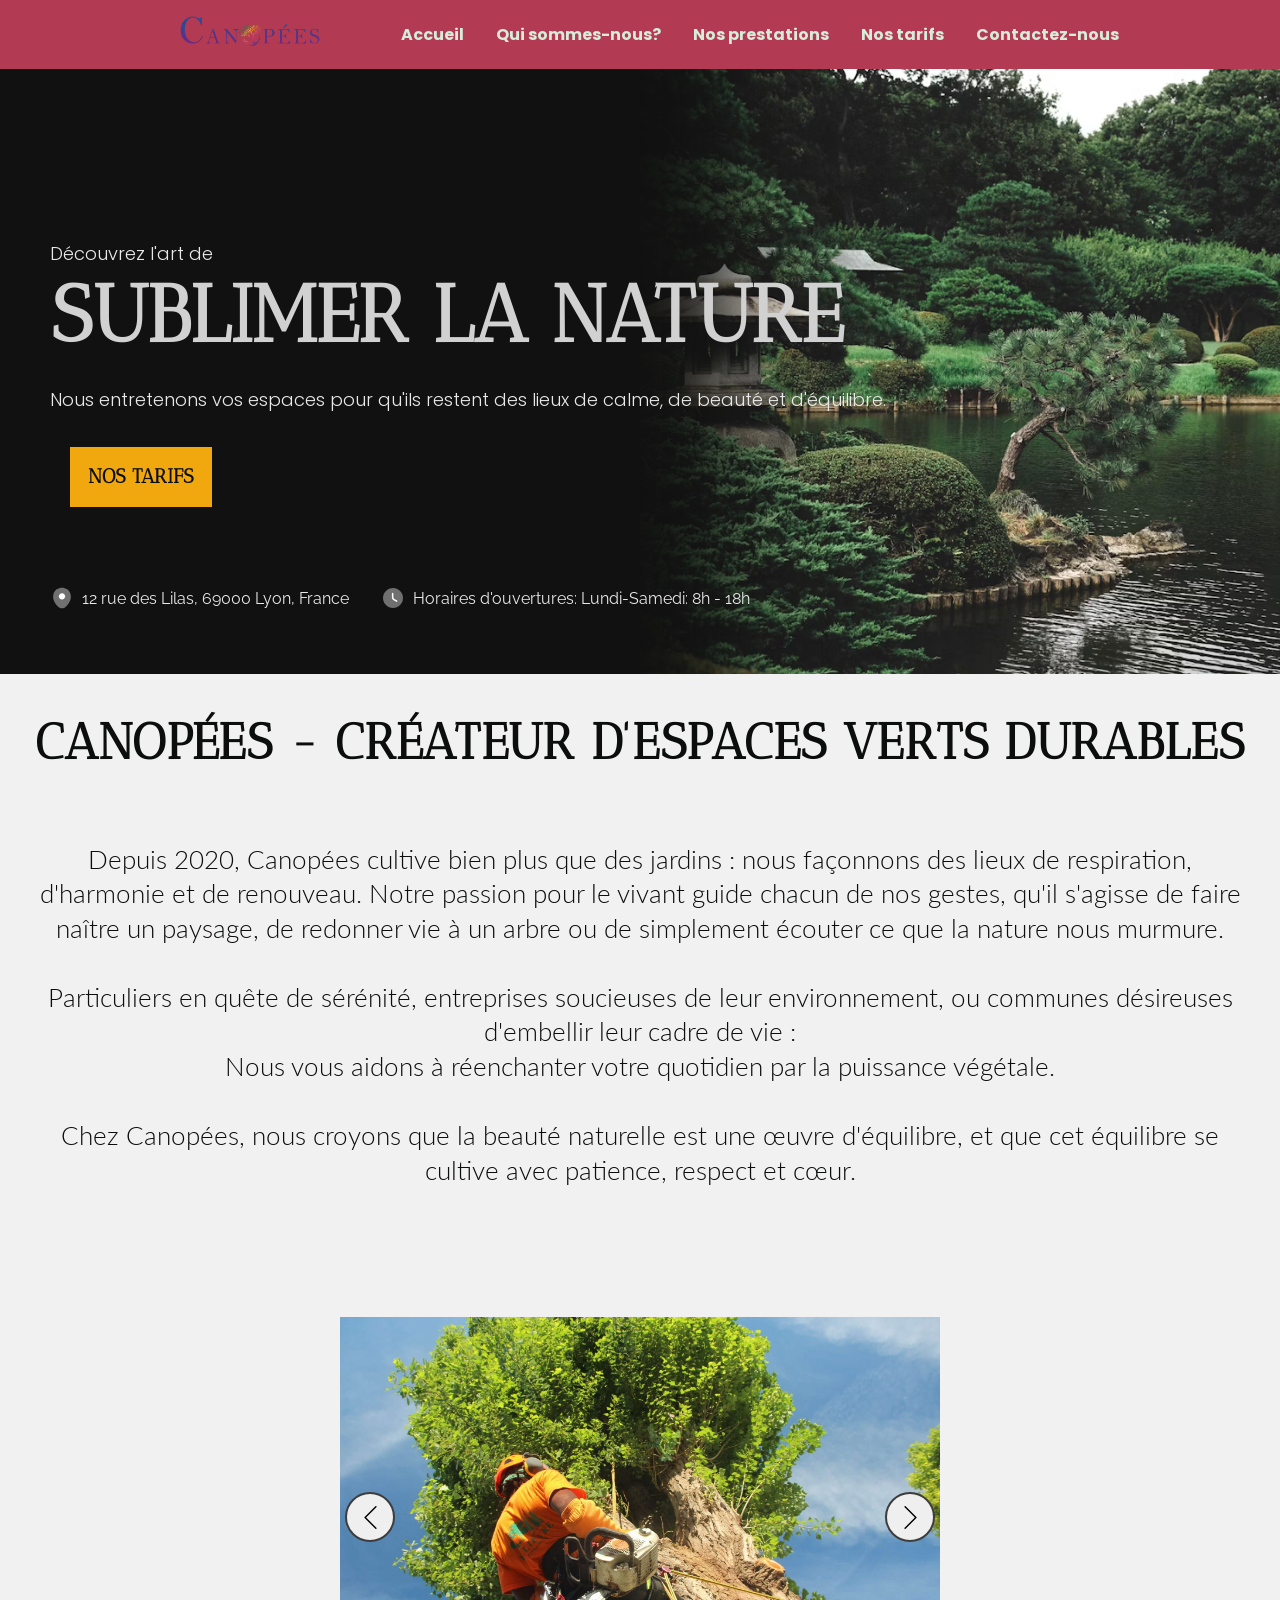
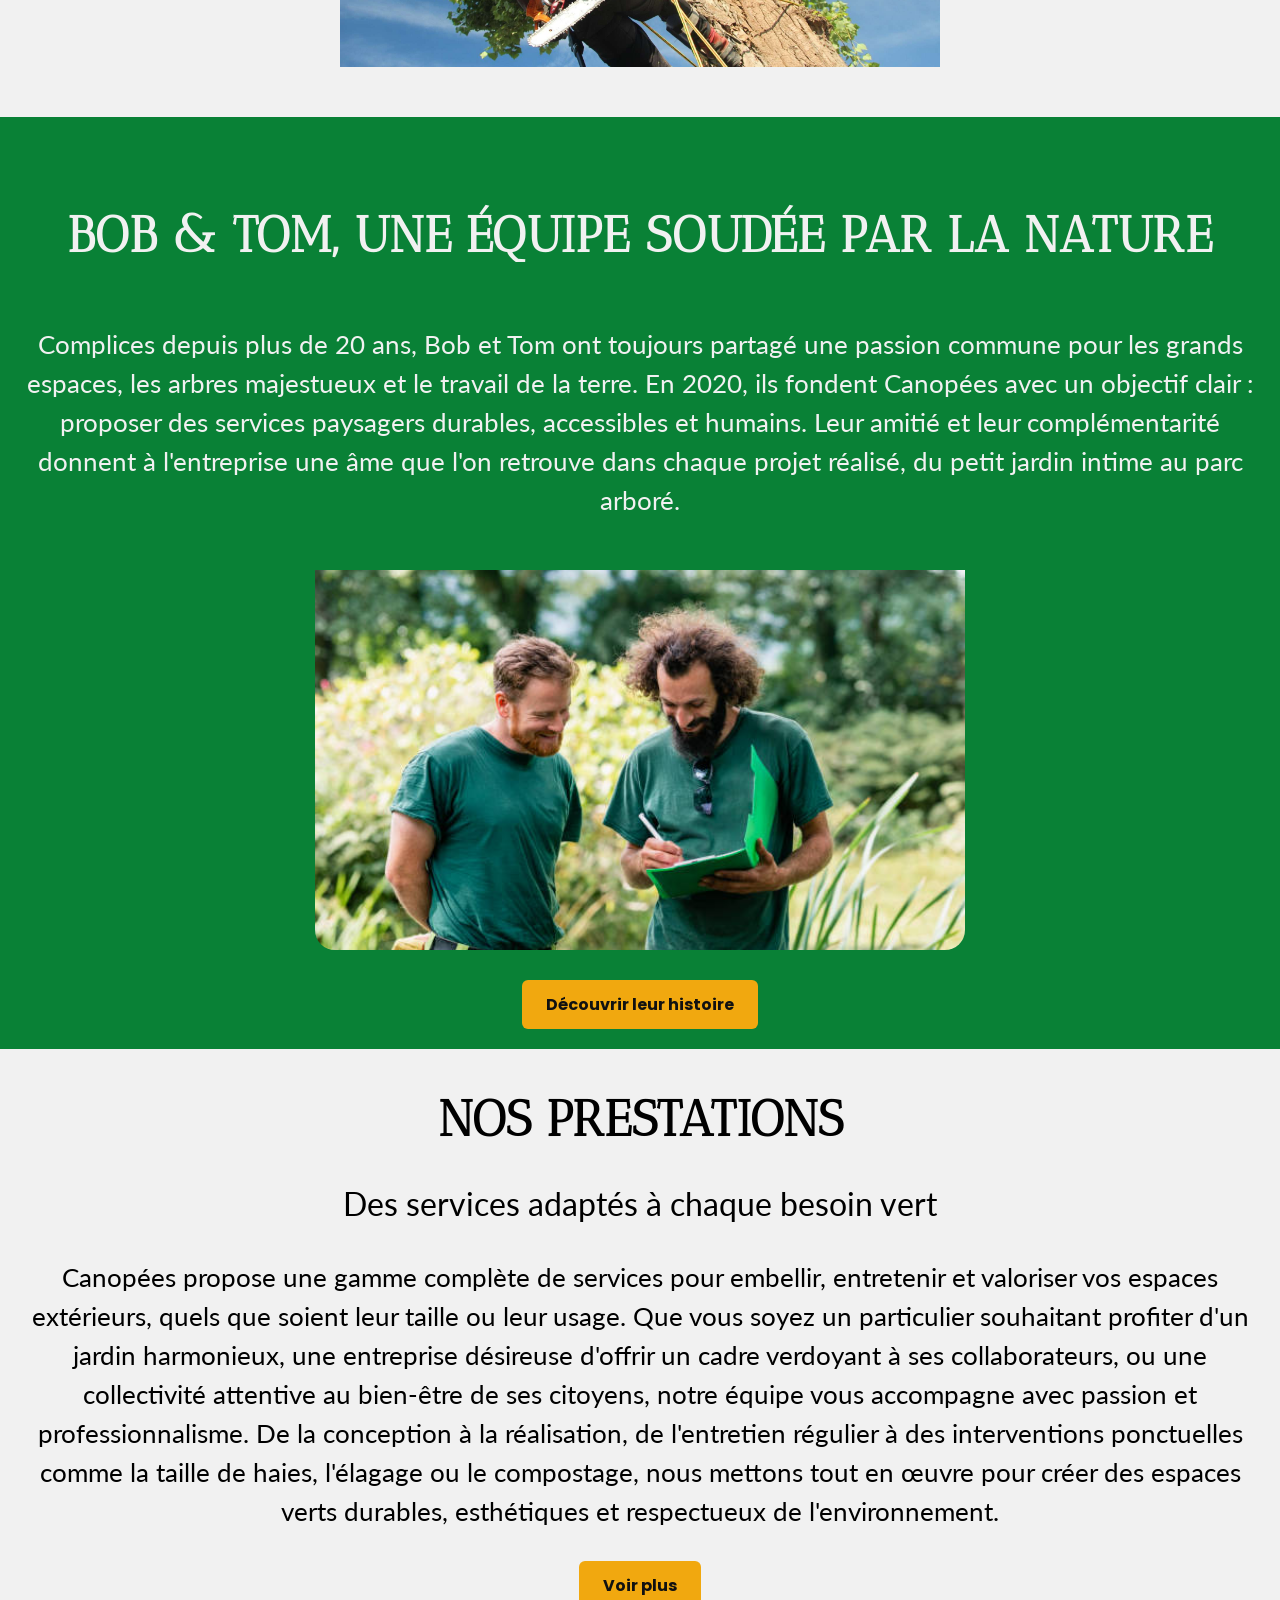
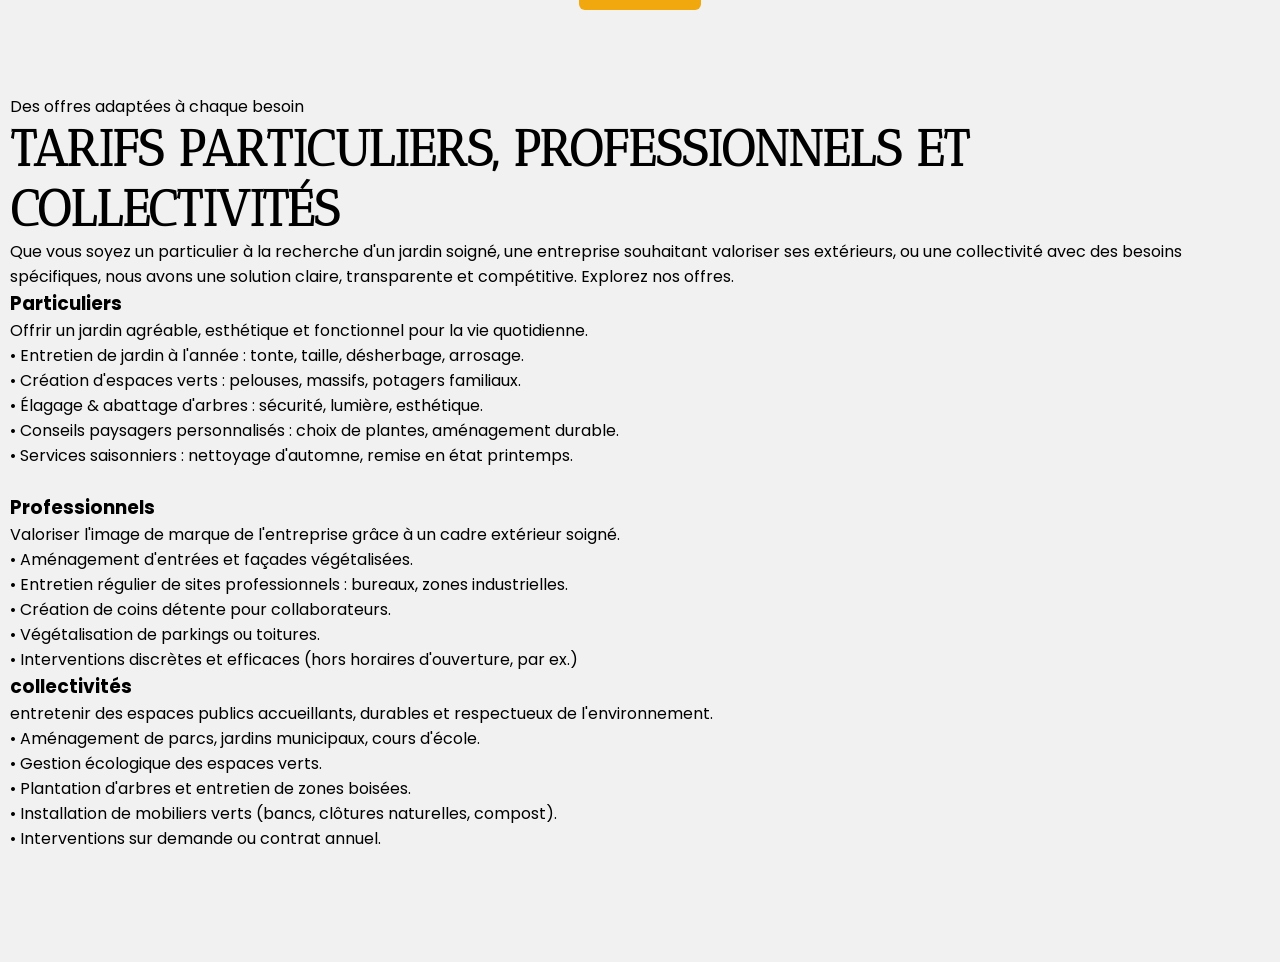
==== index.html @ eee66893 "better avandcement" ====
<!DOCTYPE html>
<html lang="en">
  <head>
    <meta charset="UTF-8" />
    <meta name="viewport" content="width=device-width, initial-scale=1.0" />
    <title>Canopées</title>
    <meta
      name="description"
      content="Nous sommes ici pour préserver la nature tout en la rendant encore plus jolie à la regarder."
    />
    <link rel="stylesheet" href="styles/index.css" />
    <link
      href="https://fonts.googleapis.com/css2?family=Poppins:wght@300;400;600&display=swap"
      rel="stylesheet"
    />
    <link rel="preconnect" href="https://fonts.googleapis.com" />
    <link rel="preconnect" href="https://fonts.gstatic.com" crossorigin />
    <link
      href="https://fonts.googleapis.com/css2?family=Antic+Didone&family=Lato:wght@100;300;400;700;900&family=Raleway:wght@100;200;300;400;500;600;700;800;900&display=swap"
      rel="stylesheet"
    />
  </head>
  <body>
    <header class="home-header">
      <nav class="header-nav">
        <div class="nav__container">
          <div class="nav__logo">
            <a href="./index.html">
              <button class="nav__button-logo">
                <img
                  src="assets/img/logo-canopees-removebg-preview.png"
                  alt="logo entreprise Canopées"
                  width="140"
                  height="30"
                />
              </button>
            </a>
          </div>

          <button class="nav__toggle-button">
            <img
              src="assets/logos/hamburger.svg"
              class="nav__toggle-button"
              width="30"
              height="30"
            />
          </button>

          <ul class="nav__list">
            <li><a href="./index.html" class="nav__link">Accueil</a></li>
            <li>
              <a href="./AboutUs.html" class="nav__link">Qui sommes-nous?</a>
            </li>
            <li>
              <a href="./prestation.html" class="nav__link">Nos prestations</a>
            </li>
            <li><a href="./tarifs.html" class="nav__link">Nos tarifs</a></li>
            <li>
              <a href="./contact.html" class="nav__link">Contactez-nous</a>
            </li>
          </ul>
        </div>
      </nav>

      <div class="header-faded"></div>
      <img
        src="assets/img/jardin sombre.avif"
        alt="jardin"
        class="header-jardin"
      />
      <div class="header-container">
        <p class="header-surtitle">Découvrez l'art de</p>
        <h1 class="header-title">SUBLIMER LA NATURE</h1>
        <p class="header-subtitle">
          Nous entretenons vos espaces pour qu'ils restent des lieux de calme,
          de beauté et d'équilibre.
        </p>
        <a href="./tarifs.html" class="header-button"
          ><span>NOS TARIFS</span></a
        >

        <div class="header-info">
          <p class="header-info-p">
            <img
              src="assets/logos/location.svg"
              class="header-info-icon"
              width="24"
              height="24"
            />
            <span class="header-info-text"
              >12 rue des Lilas, 69000 Lyon, France</span
            >
          </p>
          <p class="header-info-p">
            <img
              src="assets/logos/clock.svg"
              class="header-info-icon"
              width="24"
              height="24"
            />
            <span class="header-info-text"
              >Horaires d'ouvertures: Lundi-Samedi: 8h - 18h</span
            >
          </p>
        </div>
      </div>
    </header>

    <main>
      <div class="main-container">
        <h2 class="main-title">Canopées - Créateur d'espaces verts durables</h2>
        <p class="main-p">
          Depuis 2020, Canopées cultive bien plus que des jardins : nous
          façonnons des lieux de respiration, d'harmonie et de renouveau. Notre
          passion pour le vivant guide chacun de nos gestes, qu'il s'agisse de
          faire naître un paysage, de redonner vie à un arbre ou de simplement
          écouter ce que la nature nous murmure. <br /><br />
          Particuliers en quête de sérénité, entreprises soucieuses de leur
          environnement, ou communes désireuses d'embellir leur cadre de vie :
          <br />
          Nous vous aidons à réenchanter votre quotidien par la puissance
          végétale. <br /><br />
          Chez Canopées, nous croyons que la beauté naturelle est une œuvre
          d'équilibre, et que cet équilibre se cultive avec patience, respect et
          cœur.
        </p>
      </div>

      <div class="main-slider">
        <img
          src="./assets/img/elagage d'arbre.png"
          alt="elagage d'arbre"
          class="slide-img"
          width="600"
          height="450"
        />
        <img
          src="./assets/img/Bob grimpe elagage.jpg"
          alt="Bob grimpe elagage"
          class="slide-img active"
          width="600"
          height="450"
        />
        <img
          src="./assets/img/taillage de haies circulaire.jpg"
          alt="taillage de haies circulaire"
          class="slide-img"
          width="600"
          height="450"
        />
        <img
          src="./assets/img/taillage de haies.jpg"
          alt="taillage de haies"
          class="slide-img"
          width="600"
          height="450"
        />

        <button data-action="-1" class="control-btn previous-btn">
          <img src="./assets/logos/left-arrow.svg" alt="left arrow" />
        </button>
        <button data-action="1" class="control-btn next-btn">
          <img src="./assets/logos/right-arrow.svg" alt="right arrow" />
        </button>
      </div>

      <div class="main-about-us">
        <h2 class="main-title-about-us">
          Bob & Tom, une équipe soudée par la nature
        </h2>
        <p class="main-text-about-us">
          Complices depuis plus de 20 ans, Bob et Tom ont toujours partagé une
          passion commune pour les grands espaces, les arbres majestueux et le
          travail de la terre. En 2020, ils fondent Canopées avec un objectif
          clair : proposer des services paysagers durables, accessibles et
          humains. Leur amitié et leur complémentarité donnent à l'entreprise
          une âme que l'on retrouve dans chaque projet réalisé, du petit jardin
          intime au parc arboré.
        </p>
        <img
          src="assets/img/Bob & Tom.jpg"
          alt="Bob & Tom"
          class="img-bobtom"
          width="650"
          height="430"
        />
        <div class="btn-wrapper">
          <a href="./AboutUs.html" class="btn-about-us"
            >Découvrir leur histoire</a
          >
        </div>
      </div>

      <section>
        <div class="main-presta">
          <h2 class="presta-title">Nos prestations</h2>
          <p class="presta-text">Des services adaptés à chaque besoin vert</p>
          <p class="presta-p">
            Canopées propose une gamme complète de services pour embellir,
            entretenir et valoriser vos espaces extérieurs, quels que soient
            leur taille ou leur usage. Que vous soyez un particulier souhaitant
            profiter d'un jardin harmonieux, une entreprise désireuse d'offrir
            un cadre verdoyant à ses collaborateurs, ou une collectivité
            attentive au bien-être de ses citoyens, notre équipe vous accompagne
            avec passion et professionnalisme. De la conception à la
            réalisation, de l'entretien régulier à des interventions ponctuelles
            comme la taille de haies, l'élagage ou le compostage, nous mettons
            tout en œuvre pour créer des espaces verts durables, esthétiques et
            respectueux de l'environnement.
          </p>
          <div class="presta-btn-wrapper">
            <a href="./prestation.html" class="presta-btn">Voir plus</a>
          </div>
        </div>
      </section>

      <section class="pricing" id="tarifs">
        <p class="pricing-surtitle">Des offres adaptées à chaque besoin</p>
        <h2 class="pricing-title">Tarifs particuliers, professionnels et collectivités</h2>
        <p class="pricing-subtitle">Que vous soyez un particulier à la recherche d'un jardin soigné, une entreprise souhaitant valoriser ses extérieurs, ou une collectivité avec des besoins spécifiques, nous avons une solution claire, transparente et compétitive. Explorez nos offres.

          <div class="pricing-card">

            <div class="card-c1">
              <h3>
                <span class="plan-name">Particuliers</span>
              </h3>
              <p class="card-subtitle">Offrir un jardin agréable, esthétique et fonctionnel pour la vie quotidienne.</p>
              <ul>
                <li>• Entretien de jardin à l'année : tonte, taille, désherbage, arrosage.</li>
                <li>• Création d'espaces verts : pelouses, massifs, potagers familiaux.</li>
                <li>• Élagage & abattage d'arbres : sécurité, lumière, esthétique.</li>
                <li>• Conseils paysagers personnalisés : choix de plantes, aménagement durable.</li>
                <li>• Services saisonniers : nettoyage d'automne, remise en état printemps.</li>
              </ul>
              <a href="tarifs.html#particulilers"></a>
            </div>

            <div class="card-c2">
              <h3>
                <span class="plan-name">Professionnels</span>
              </h3>
              <p class="card-subtitle">Valoriser l'image de marque de l'entreprise grâce à un cadre extérieur soigné.</p>
              <ul>
                <li>• Aménagement d'entrées et façades végétalisées.</li>
                <li>• Entretien régulier de sites professionnels : bureaux, zones industrielles.</li>
                <li>• Création de coins détente pour collaborateurs.</li>
                <li>• Végétalisation de parkings ou toitures.</li>
                <li>• Interventions discrètes et efficaces (hors horaires d'ouverture, par ex.)</li>
              </ul>
            </div>

            <div class="card-c3">
              <h3>
                <span class="plan-name">collectivités</span>
              </h3>
              <p class="card-subtitle">entretenir des espaces publics accueillants, durables et respectueux de l'environnement.</p>
              <ul>
                <li>• Aménagement de parcs, jardins municipaux, cours d'école.</li>
                <li>• Gestion écologique des espaces verts.</li>
                <li>• Plantation d'arbres et entretien de zones boisées.</li>
                <li>• Installation de mobiliers verts (bancs, clôtures naturelles, compost).</li>
                <li>• Interventions sur demande ou contrat annuel.</li>
              </ul>
            </div>

          </div>
      </section>
    </main>

    <footer>
      <div></div>
    </footer>

    <script src="js/script.js"></script>
    <script src="js/slider.js"></script>
  </body>
</html>
---- styles/index.css ----
:root {
    --orange: #F1A80F;
    --dark-black: #0c0e0d;
}

*, ::before, ::after {
  box-sizing: border-box;
  margin: 0;
  padding: 0;
}

body{
    background-color: #f1f1f1;
    font-family: 'Poppins', sans-serif;
}
h2 {
    font-family: "Antic Didone";
    font-size: 50px;
    text-transform: uppercase;
}

/* Navigation */

.header-nav {
    position: fixed;
    /* top: 21px; */
    top: 0;
    align-items: center;
    width: 100%;
}

.nav__container {
    display: flex;
    justify-content: space-between;
    padding: 1rem 2rem;
    align-items: center;
    background-color: #B23B53;
    justify-content: center;
}

.nav__link {
    text-decoration: none;
    font-size: 16px;
    font-family: "Poppins", sans-serif;
    color: #D5EDDA;
    font-weight: bold;
    margin-inline: 16px;
}
.nav__link:hover {
    color: #05421d;
    text-decoration: underline;
    text-underline-offset: 3px;
}

.nav__list {
    flex-shrink: 0;
    list-style: none;
    display: flex;
    list-style-type: none;
    margin-left: 15px;
    margin-right: 15px;
}

.nav__button-logo {
    cursor: pointer;
    border: none;
    background-color: transparent;
    /* padding-top: 2px; */
    inline-size: 100%;
    margin-right: 100px;
    height: auto;
}

.nav__toggle-button {
    display: none;
}

@media (max-width: 1130px) {
    a {
        margin-inline: 8px;
    }
}
@media (max-width: 920px) {
    .header-nav {
        top: 0;
    }
    .header-nav--active {
        background-color: #B23B53;
    }
    .header-nav--active .header-nav--active {
        display: flex;
    }
    .nav__container {
        flex-wrap: wrap;
        justify-content: space-between;
    }
    .nav__button-logo {
        inline-size: auto;
        margin-inline-end: auto;
        margin-left: 10px;
    }
    .nav__toggle-button {
        display: inline-flex;
        background-color: transparent;
        border: none;
        cursor: pointer;
        margin-right: 10px;
    }
    .nav__link{
        display: inline-block;
        padding-block: 16px;
    }
    .header-nav--active .nav__list {
        display: flex;
        flex-direction: column;
        inline-size: 100%;
        margin-block: 20px;
    }
    .nav__list {
        display: none;
    }
}

/* Header */

.home-header {
    block-size: 674px;
    background-color: #111;
    position: relative;
    z-index: 1;
    overflow: hidden;
    width: 100%;
}

.header-faded {
    position: absolute;
    z-index: -1;
    left: 0;
    top: 0;
    inline-size: 50%;
    block-size: 100%;
    background-color: #111;
    box-shadow: 0 0 100px 100px #111;
}

.header-jardin {
    position: absolute;
    z-index: -2;
    right: 0;
    top: 0;
    inline-size: 50%;
    block-size: 100%;
    object-fit: cover;
}

.header-container {
    block-size: 100%;
    display: flex;
    flex-direction: column;
    padding-left: 20px;
    padding-block-start: 240px;
    color: #e9e9e9;
    margin-left: 30px;
}

.header-surtitle {
    font-size: 18px;
    color: #e9e9e9;
    font-weight: 300;
}

.header-title {
    font-family: "Antic Didone";
    color: #d1d1d1;
    font-size: 80px;
    margin-block-end: 24px;
}

.header-subtitle {
    font-size: 18px;
    font-weight: 300;
    margin-block-end: 14px;
}

.header-button {
    font-family: "Antic Didone";
    font-size: 18px;
    color: var(--dark-black);
    background-color: black;
    /* padding-inline: 9px;
    padding-block: 9px; */
    line-height: 133.33%;
    cursor: pointer;
    font-weight: bold;
    text-decoration: none;
    text-align: center;
    display: inline-block;
    /* min-inline-size: 236px; */
    align-self: flex-start;
    margin: 20px;
    border-radius: 3px;
}
.header-button span {
    display: inline-block;
    background: #F1A80F;
    padding: 18px;
    font-size: 20px;
    font-weight: 600;
    transition: 
    transform 0.15s ease-out,
    background-color 0.15s ease-out;
}
.header-button:hover span {
    transform: translate(6px, -6px);
    background: #098136;
}

.header-info {
    margin-block-start: auto;
    display: flex;
    gap: 32px;
    margin-block-end: 64px;
}

.header-info-p {
    display: inline-flex;
    align-items: center;
    font-family: "Raleway";
}

.header-info-icon {
    inline-size: 24px;
    margin-inline-end: 8px;
}

@media (max-width: 1130px) {
    .header-faded {
        inline-size: 40%;
    }
    .header-jardin {
        inline-size: 60%;
        filter: blur(2px);
    }
}

@media (max-width: 770px) {
    .header-container {
        block-size: 568px;
    }
    .header-faded {
        background-color: rgba(var(--dark-black), 0.6);
    }
    .header-faded, .header-jardin {
        inline-size: 100%;
    }
    .header-jardin {
        filter: blur(10px);
    }
    .header-surtitle {
        font-size: 16px;
    }
    .header-title {
        margin-block-end: 27px;
        font-size: 50px;
    }
    .header-subtitle {
        font-size: 16px;
        margin-block-start: 26px;
    }
    .header-button {
        font-size: 16px;
        margin-block-end: 10px;
    }
    .header-info {
        flex-direction: column;
        gap: 16px;
        margin-top: 40px;
    }
}

@media (max-width: 500px) {
    .header-button {
        inline-size: 90%;
    }
}

@media (max-width: 420px) {
    .header-container {
        padding-block-start: 113px;
    }
}

/* Main */

.main-container {
    color: var(--dark-black);
    font-size: 26px;
    font-weight: 300;
}

.main-title {
    padding-top: 30px;
    text-transform: uppercase;
    text-align: center;
    font-size: 50px;
    font-family: "Antic Didone";
    letter-spacing: 0.72px;
    color: var(--dark-black);
    line-height: 155.55%;
}

.main-p {
    margin-top: 30px;
    font-size: 26px;
    color: var(--dark-black);
    font-family: "Lato";
    line-height: 133.33%;
    padding: 30px;
    text-align: center;
}

@media (max-width: 1130px) {
    .main-title {
        font-size: 32px;
        margin-top: 30px;
    }
    .main-p {
        font-size: 20px;
        padding: 30px;
        text-align: start;
    }
}

@media (max-width: 500px) {
    .main-title {
        font-size: 32px;
        margin-top: 30px;
    }
    .main-p {
        font-size: 16px;
        padding: 30px;
    }
}

/* Slider */

.main-slider {
    max-width: 600px;
    height: 400px;
    margin: 100px auto 0;
    position: relative;
}
.slide-img {
    position: absolute;
    width: 100%;
    height: 100%;
    object-fit: cover;
    opacity: 0;
    transition: opacity 0.4s ease-out;
    padding-block-end: 50px;
}
.slide-img.active {
    opacity: 1;
}
.control-btn {
    position: absolute;
    width: 50px;
    height: 50px;
    display: flex;
    align-items: center;
    justify-content: center;
    border: 2px solid #3d3d3d;
    border-radius: 999px;
    cursor: pointer;
}
.control-btn img {
    width: 50%;
    pointer-events: none;
}

.previous-btn, .next-btn {
    top: 50%;
    transform: translateY(-50%);
}
.previous-btn {
    left: 5px;
}
.next-btn {
    right: 5px;
}

/* About us section */

.main-about-us {
    padding-block-start: 50px;
    background-color: #098136;
}
.main-title-about-us {
    padding-top: 30px;
    text-transform: uppercase;
    text-align: center;
    font-size: 50px;
    font-family: "Antic Didone";
    letter-spacing: 0.72px;
    color: #f1f1f1;
    line-height: 155.55%;
}
.main-text-about-us {
    padding-top: 50px;
    font-size: 26px;
    line-height: 1.5;
    color: #f1f1f1;
    font-family: "Lato";
    margin-left: 15px;
    margin-right: 15px;
    text-align: center;
}
.img-bobtom {
    padding-top: 50px;
    display: block;
    margin: 0 auto;
    object-fit: cover;
    border-radius: 20px;
}
.btn-wrapper {
    display: flex;
    justify-content: center;
    align-items: center;
}
.btn-about-us {
    display: inline-block;
    margin-bottom: 20px;
    margin-top: 30px;
    padding: 12px 24px;
    background-color: #F1A80F;
    color: #111;
    text-decoration: none;
    font-weight: bold;
    border-radius: 6px;
    transition: background-color 0.3s ease;
}
.btn-about-us:hover {
    background-color: #fcce04;
}

@media (max-width: 1130px) {
    .main-title-about-us {
        font-size: 32px;
    }
    .main-text-about-us {
        font-size: 20px;
        text-align: start;
    }
}

/* Prestation section */

.main-presta {
    padding: 20px;
    margin-top: 20px;
}
.presta-title {
    margin-bottom: 20px;
    text-align: center;
}
.presta-text {
    font-size: 32px;
    font-family: "Lato", sans-serif;
    margin-bottom: 35px;
    margin-top: 35px;
    text-align: center;
}
.presta-p {
    line-height: 1.5;
    font-family: "Lato";
    font-size: 26px;
    text-align: center;
}
.presta-btn {
    display: inline-block;
    margin-top: 30px;
    margin-bottom: 20px;
    padding: 12px 24px;
    text-decoration: none;
    background-color: #F1A80F;
    color: #111;
    font-weight: bold;
    border-radius: 6px;
    transition: background-color 0.3s ease;
}
.presta-btn:hover {
    background-color: #fcce04;
}
.presta-btn-wrapper {
    display: flex;
    align-items: center;
    justify-content: center;
}

@media (max-width: 1130px) {
    .presta-title {
        font-size: 32px;
    }
    .presta-text {
        font-size: 24px;
    }
    .presta-p {
        font-size: 20px;
        text-align: start;
    }
}

/* Pricing section */

.pricing {
    padding: 44px 10px 136px;
}
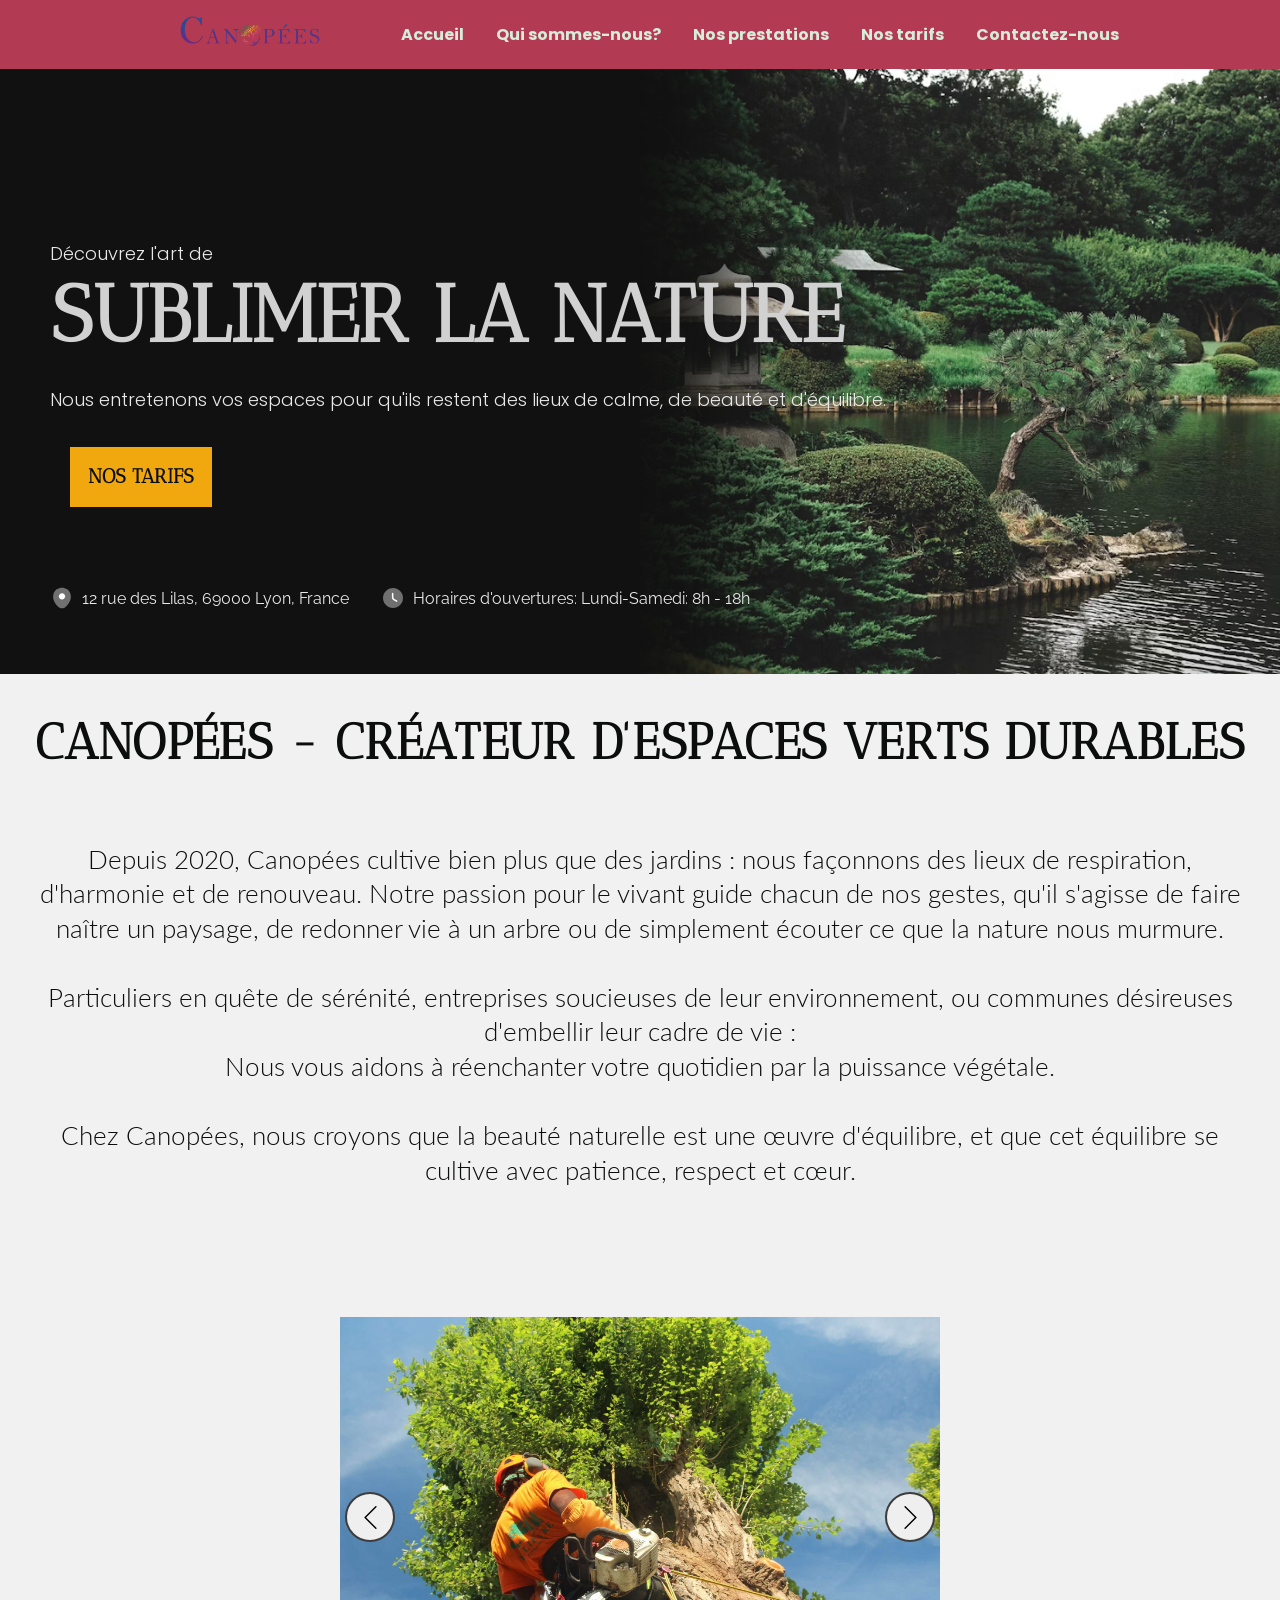
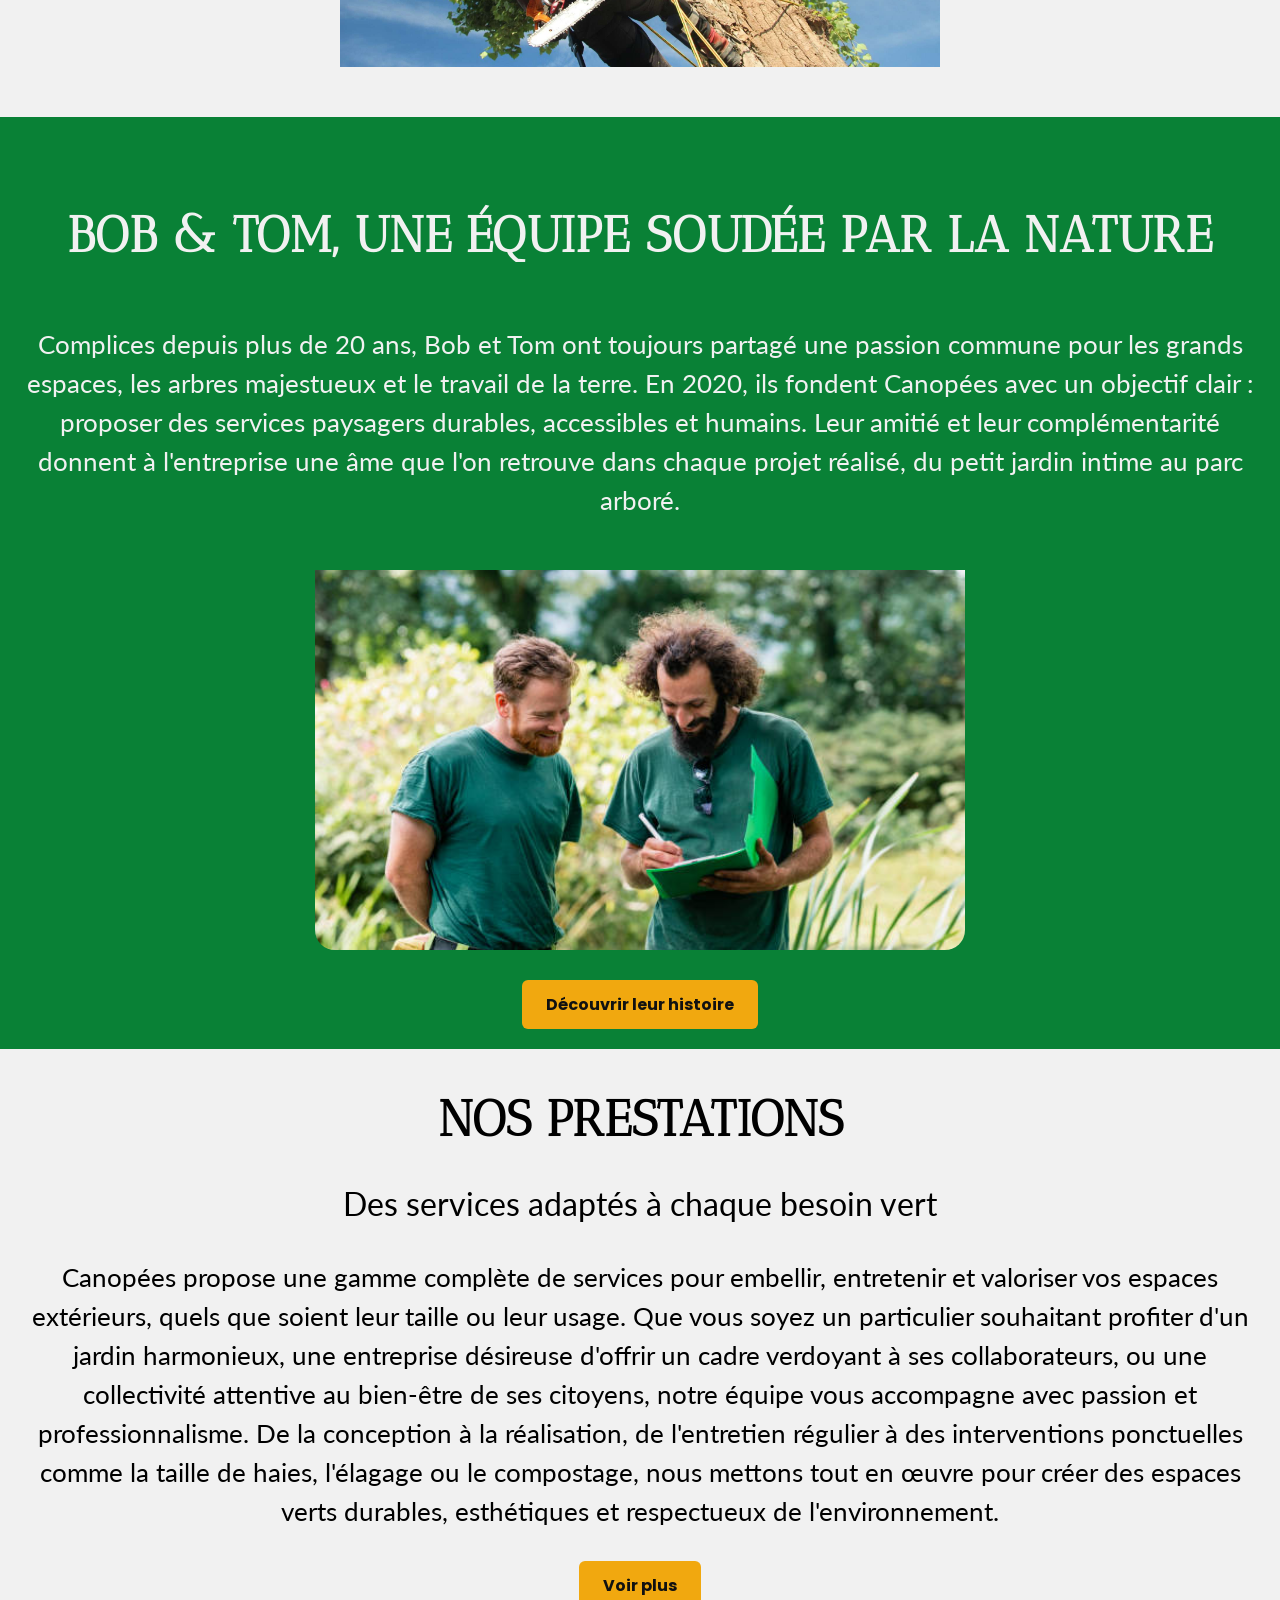
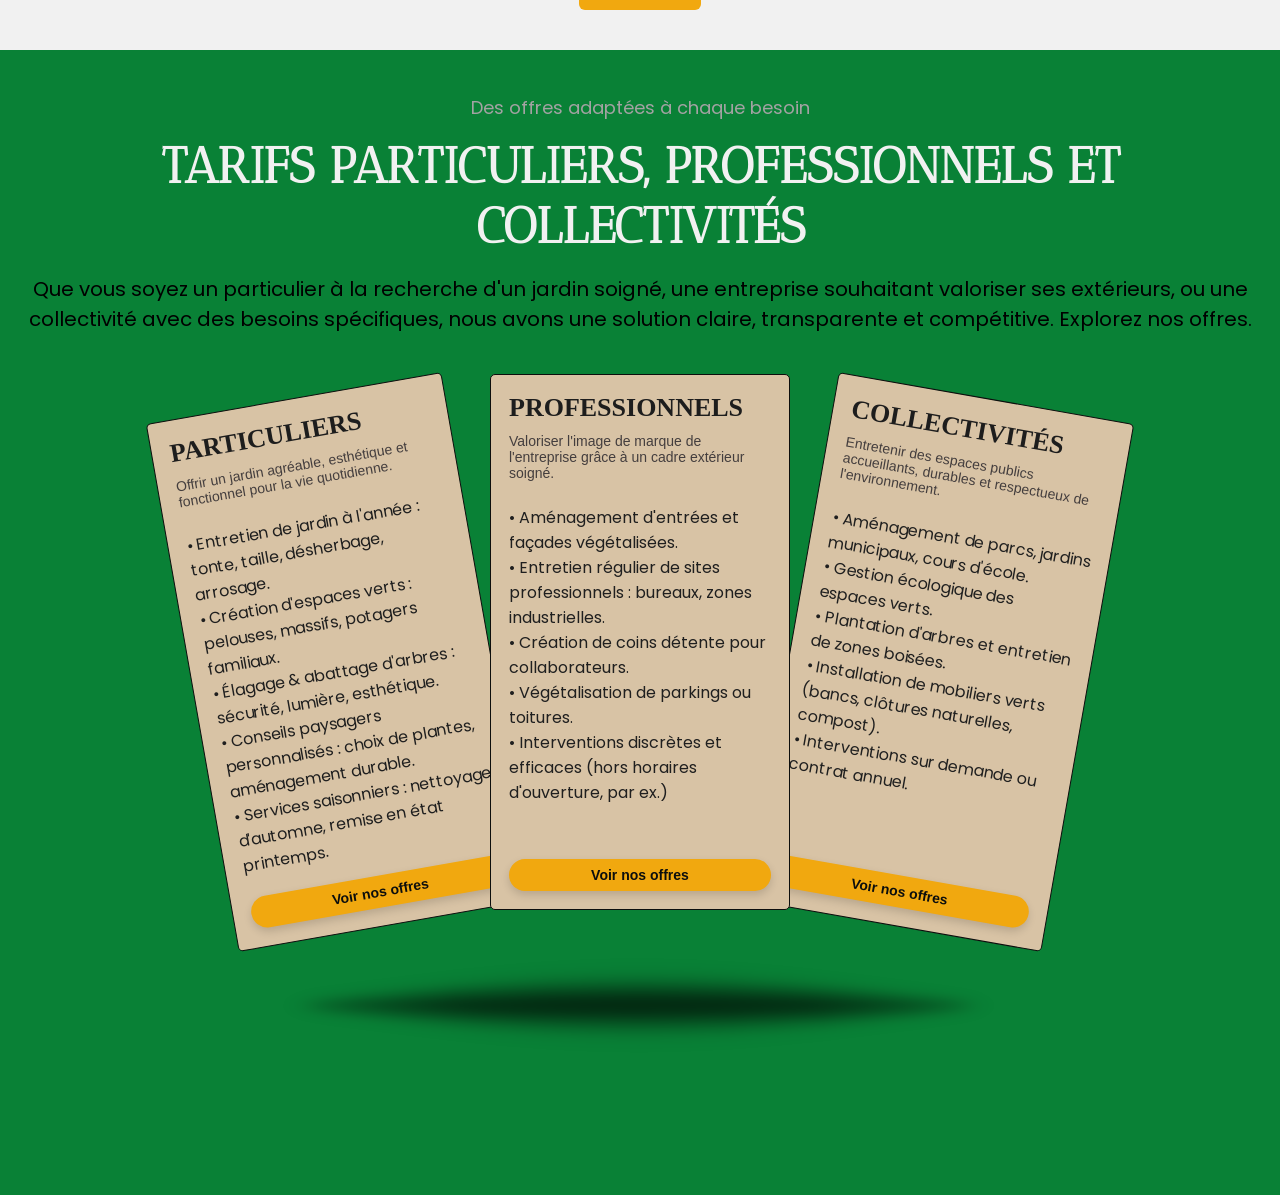
==== commit c60c3d9e: "Card for offer" ====
--- a/index.html
+++ b/index.html
@@ -215,56 +215,61 @@
       </section>
 
       <section class="pricing" id="tarifs">
-        <p class="pricing-surtitle">Des offres adaptées à chaque besoin</p>
-        <h2 class="pricing-title">Tarifs particuliers, professionnels et collectivités</h2>
-        <p class="pricing-subtitle">Que vous soyez un particulier à la recherche d'un jardin soigné, une entreprise souhaitant valoriser ses extérieurs, ou une collectivité avec des besoins spécifiques, nous avons une solution claire, transparente et compétitive. Explorez nos offres.
-
-          <div class="pricing-card">
-
-            <div class="card-c1">
+        <div class="pricing-text">
+          <p class="pricing-surtitle">Des offres adaptées à chaque besoin</p>
+          <h2 class="pricing-title">Tarifs particuliers, professionnels et collectivités</h2>
+          <p class="pricing-subtitle">Que vous soyez un particulier à la recherche d'un jardin soigné, une entreprise souhaitant valoriser ses extérieurs, ou une collectivité avec des besoins spécifiques, nous avons une solution claire, transparente et compétitive. Explorez nos offres.
+        </div>
+            
+          <div class="pricing-card-container">
+
+            <div class="pricing-card c1">
               <h3>
                 <span class="plan-name">Particuliers</span>
               </h3>
               <p class="card-subtitle">Offrir un jardin agréable, esthétique et fonctionnel pour la vie quotidienne.</p>
-              <ul>
+              <ul class="card-list">
                 <li>• Entretien de jardin à l'année : tonte, taille, désherbage, arrosage.</li>
                 <li>• Création d'espaces verts : pelouses, massifs, potagers familiaux.</li>
                 <li>• Élagage & abattage d'arbres : sécurité, lumière, esthétique.</li>
                 <li>• Conseils paysagers personnalisés : choix de plantes, aménagement durable.</li>
                 <li>• Services saisonniers : nettoyage d'automne, remise en état printemps.</li>
               </ul>
-              <a href="tarifs.html#particulilers"></a>
+              <a href="tarifs.html#particulilers" class="pricing-button">Voir nos offres</a>
             </div>
 
-            <div class="card-c2">
+            <div class="pricing-card c2">
               <h3>
                 <span class="plan-name">Professionnels</span>
               </h3>
               <p class="card-subtitle">Valoriser l'image de marque de l'entreprise grâce à un cadre extérieur soigné.</p>
-              <ul>
+              <ul class="card-list">
                 <li>• Aménagement d'entrées et façades végétalisées.</li>
                 <li>• Entretien régulier de sites professionnels : bureaux, zones industrielles.</li>
                 <li>• Création de coins détente pour collaborateurs.</li>
                 <li>• Végétalisation de parkings ou toitures.</li>
                 <li>• Interventions discrètes et efficaces (hors horaires d'ouverture, par ex.)</li>
               </ul>
+              <a href="tarifs.html#professionels" class="pricing-button">Voir nos offres</a>
             </div>
 
-            <div class="card-c3">
+            <div class="pricing-card c3">
               <h3>
-                <span class="plan-name">collectivités</span>
+                <span class="plan-name">Collectivités</span>
               </h3>
-              <p class="card-subtitle">entretenir des espaces publics accueillants, durables et respectueux de l'environnement.</p>
-              <ul>
+              <p class="card-subtitle">Entretenir des espaces publics accueillants, durables et respectueux de l'environnement.</p>
+              <ul class="card-list">
                 <li>• Aménagement de parcs, jardins municipaux, cours d'école.</li>
                 <li>• Gestion écologique des espaces verts.</li>
                 <li>• Plantation d'arbres et entretien de zones boisées.</li>
                 <li>• Installation de mobiliers verts (bancs, clôtures naturelles, compost).</li>
                 <li>• Interventions sur demande ou contrat annuel.</li>
               </ul>
+              <a href="tarifs.html#collectivites" class="pricing-button">Voir nos offres</a>
             </div>
 
           </div>
+          <img src="assets/img/shadow.png" alt="shadow" class="card-shadow">
       </section>
     </main>
 
--- a/styles/index.css
+++ b/styles/index.css
@@ -514,4 +514,139 @@
 
 .pricing {
     padding: 44px 10px 136px;
+    background-color: #098136;
+}
+.princing .pricing-title {
+    margin-bottom: 62px;
+}
+.pricing-text {
+    display: inline-block;
+    margin-bottom: 50px;
+}
+.pricing-surtitle {
+    text-align: center;
+    color: #a3a3a3;
+    font-size: 18px;
+}
+.pricing-title {
+    margin-top: 15px;
+    text-align: center;
+    color: #f1f1f1;
+}
+.pricing-subtitle {
+    text-align: center;
+    font-size: 20px;
+    margin-top: 18px;
+}
+.pricing-card-container {
+    position: relative;
+    display: flex;
+    justify-content: center;
+}
+.pricing-card {
+    width: 300px;
+    min-height: 400px;
+    padding: 18px;
+    background-color: #D8C3A5;
+    border-radius: 5px;
+    border: var(--dark-black) 1px solid;
+    position: relative;
+    display: flex;
+    flex-direction: column;
+}
+.pricing-card h3 {
+    font-family: "Lato";
+    font-size: 26px;
+    margin-bottom: 10px;
+    display: flex;
+    justify-content: space-between;
+    align-items: center;
+}
+.plan-name {
+    color: #1d1d1d;
+    text-transform: uppercase;
+}
+.card-subtitle {
+    color: #443e3e;
+    font-size: 14px;
+    margin-bottom: 24px;
+    font-weight: 500;
+}
+.pricing-card ul {
+    color: #1f1f1f;
+    list-style-type: none;
+    /* display: flex; */
+    font-weight: 400;
+    margin-bottom: 20px;
+}
+.pricing-button {
+    align-items: center;
+    justify-content: center;
+    padding-block-end: 5px;
+    display: flex;
+    margin-top: auto;
+    padding: 8px 18px;
+    background-color: #F1A80F;
+    color: #0c0e0d;
+    font-family: 'Poppins', sans-serif;
+    font-weight: 600;
+    font-size: 14px;
+    border-radius: 30px;
+    text-decoration: none;
+    text-align: center;
+    transition: background-color 0.3s ease;
+    box-shadow: 0 4px 8px rgba(0,0,0,0.15);
+}
+.pricing-button:hover {
+    background-color: #111;
+    color: #F1A80F;
+}
+.c1 {
+    transform: translateY(10px) rotate(-10deg);
+}
+.c2 {
+    transform: translateY(-10px);
+    z-index: 2;
+}
+.c3 {
+    transform: translateY(10px) rotate(10deg);
+}
+.card-shadow {
+    display: flex;
+    margin: 20px auto 0;
+}
+
+@media (max-width: 900px) {
+    .pricing {
+        padding-bottom: 60px;
+    }
+    .pricing .pricing-title {
+        margin-bottom: 60px;
+    }
+    .pricing-card-container {
+        flex-direction: column;
+        align-items: center;
+    }
+    .pricing-card {
+        width: 100%;
+        max-width: 550px;
+        min-height: auto;
+        margin-bottom: 25px;
+    }
+    .pricing-card h3 {
+        font-size: 22px;
+    }
+    .card-subtitle {
+        margin-bottom: 24px;
+    }
+    .pricing-button {
+        padding: 8px;
+        font-size: 14px;
+    }
+    .c1,.c2,.c3 {
+        transform: none;
+    }
+    .card-shadow {
+        display: none;
+    }
 }
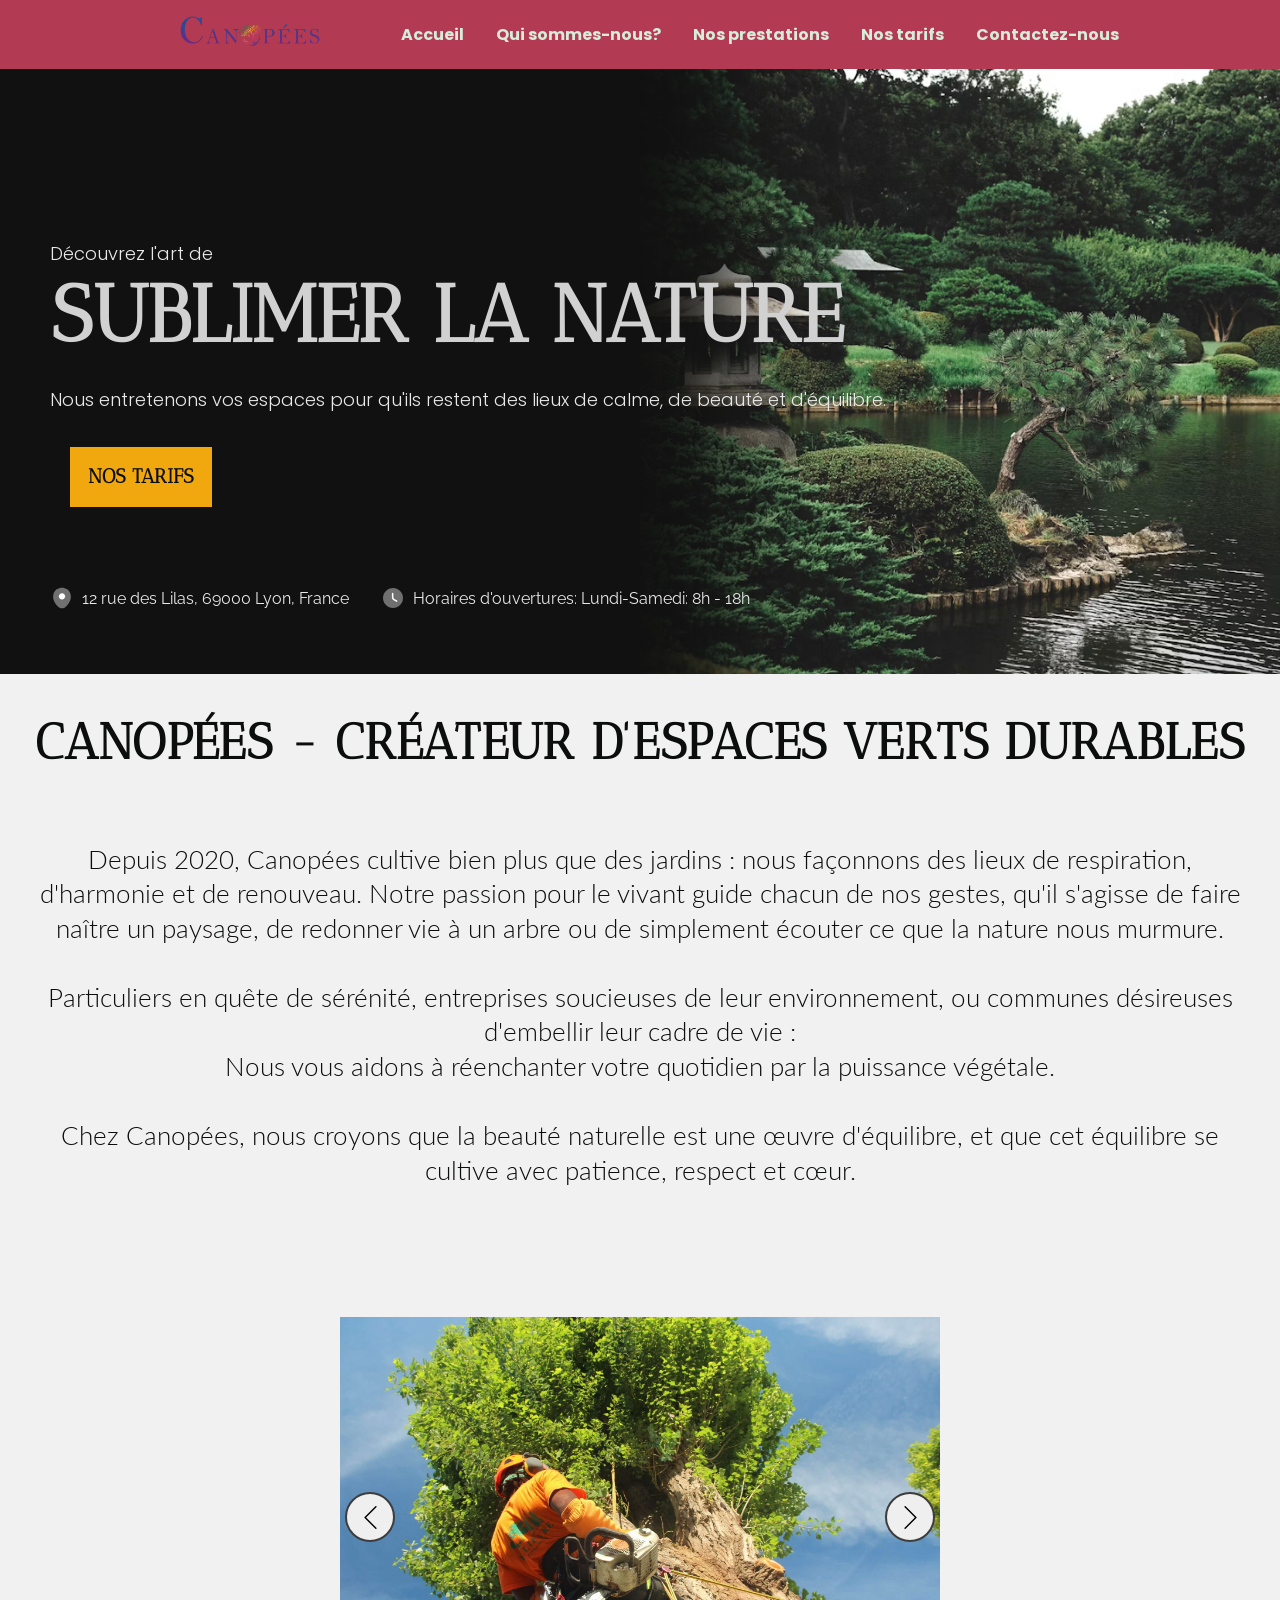
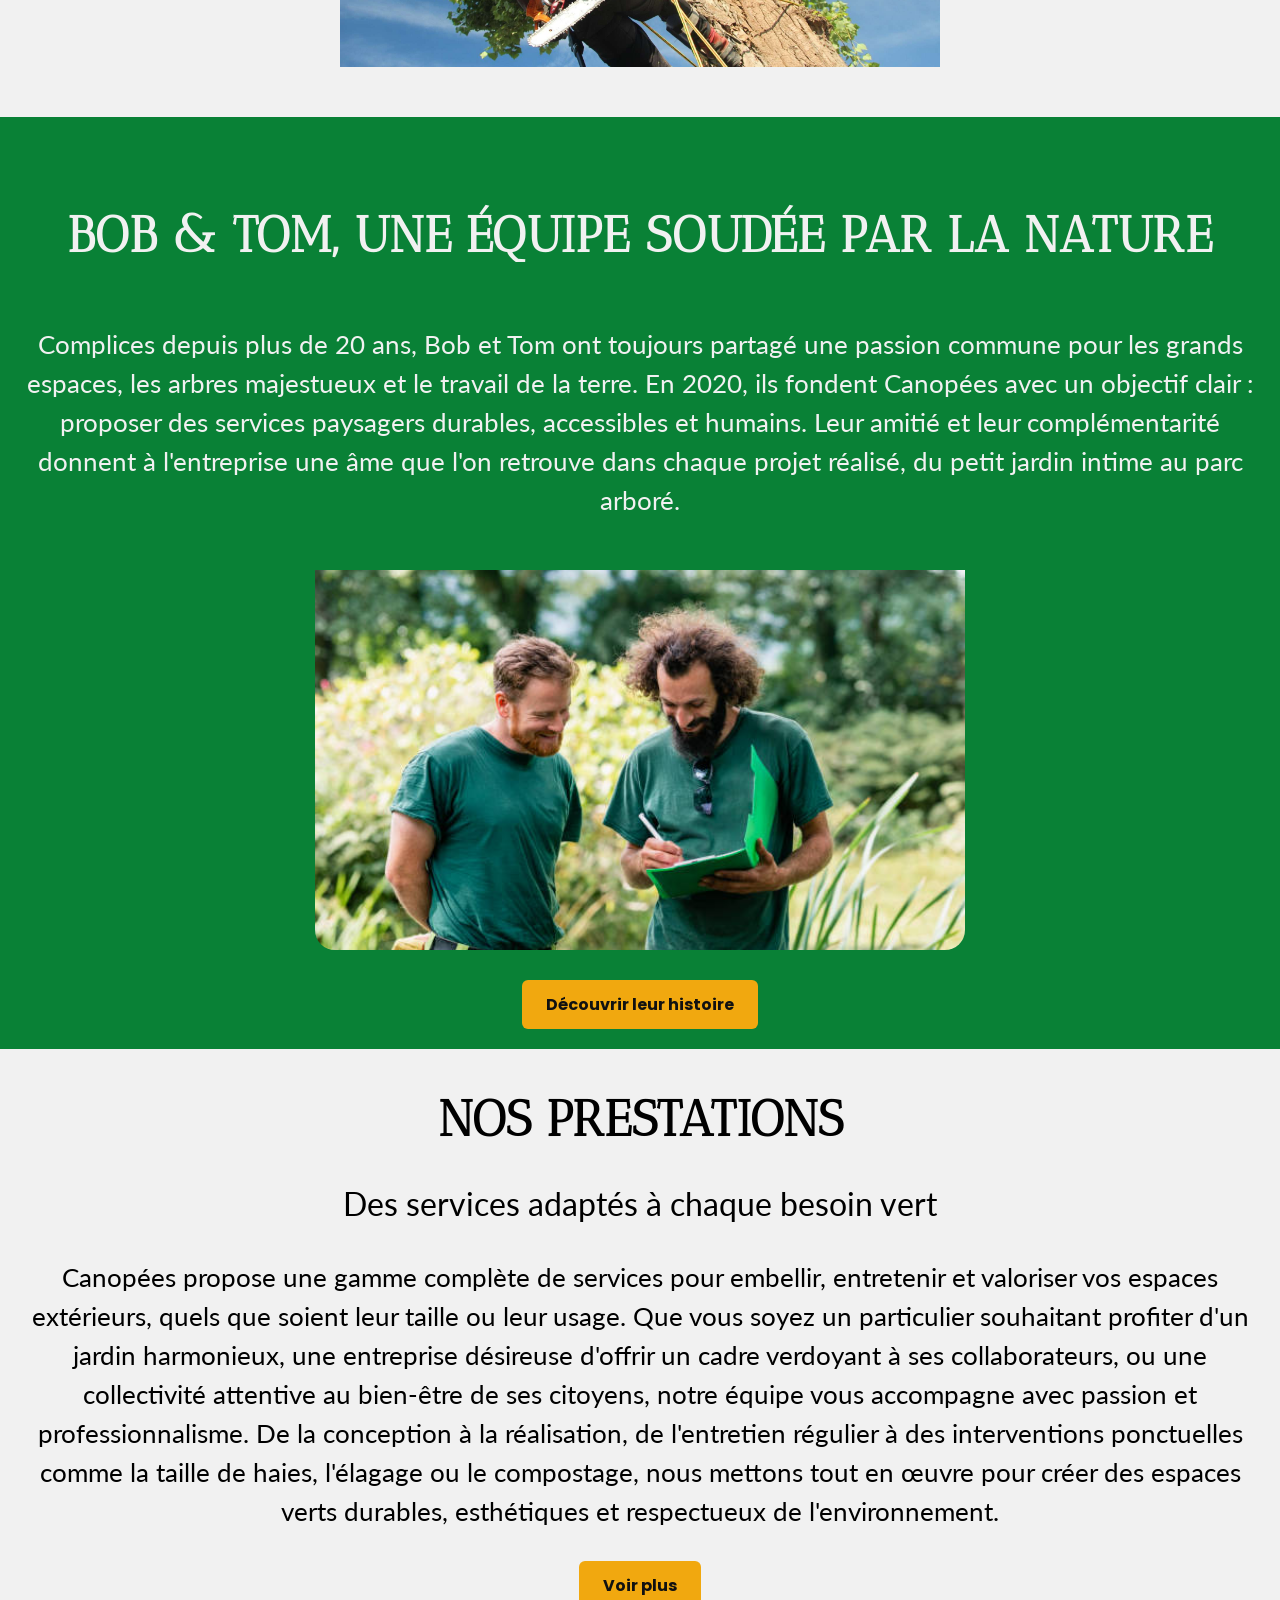
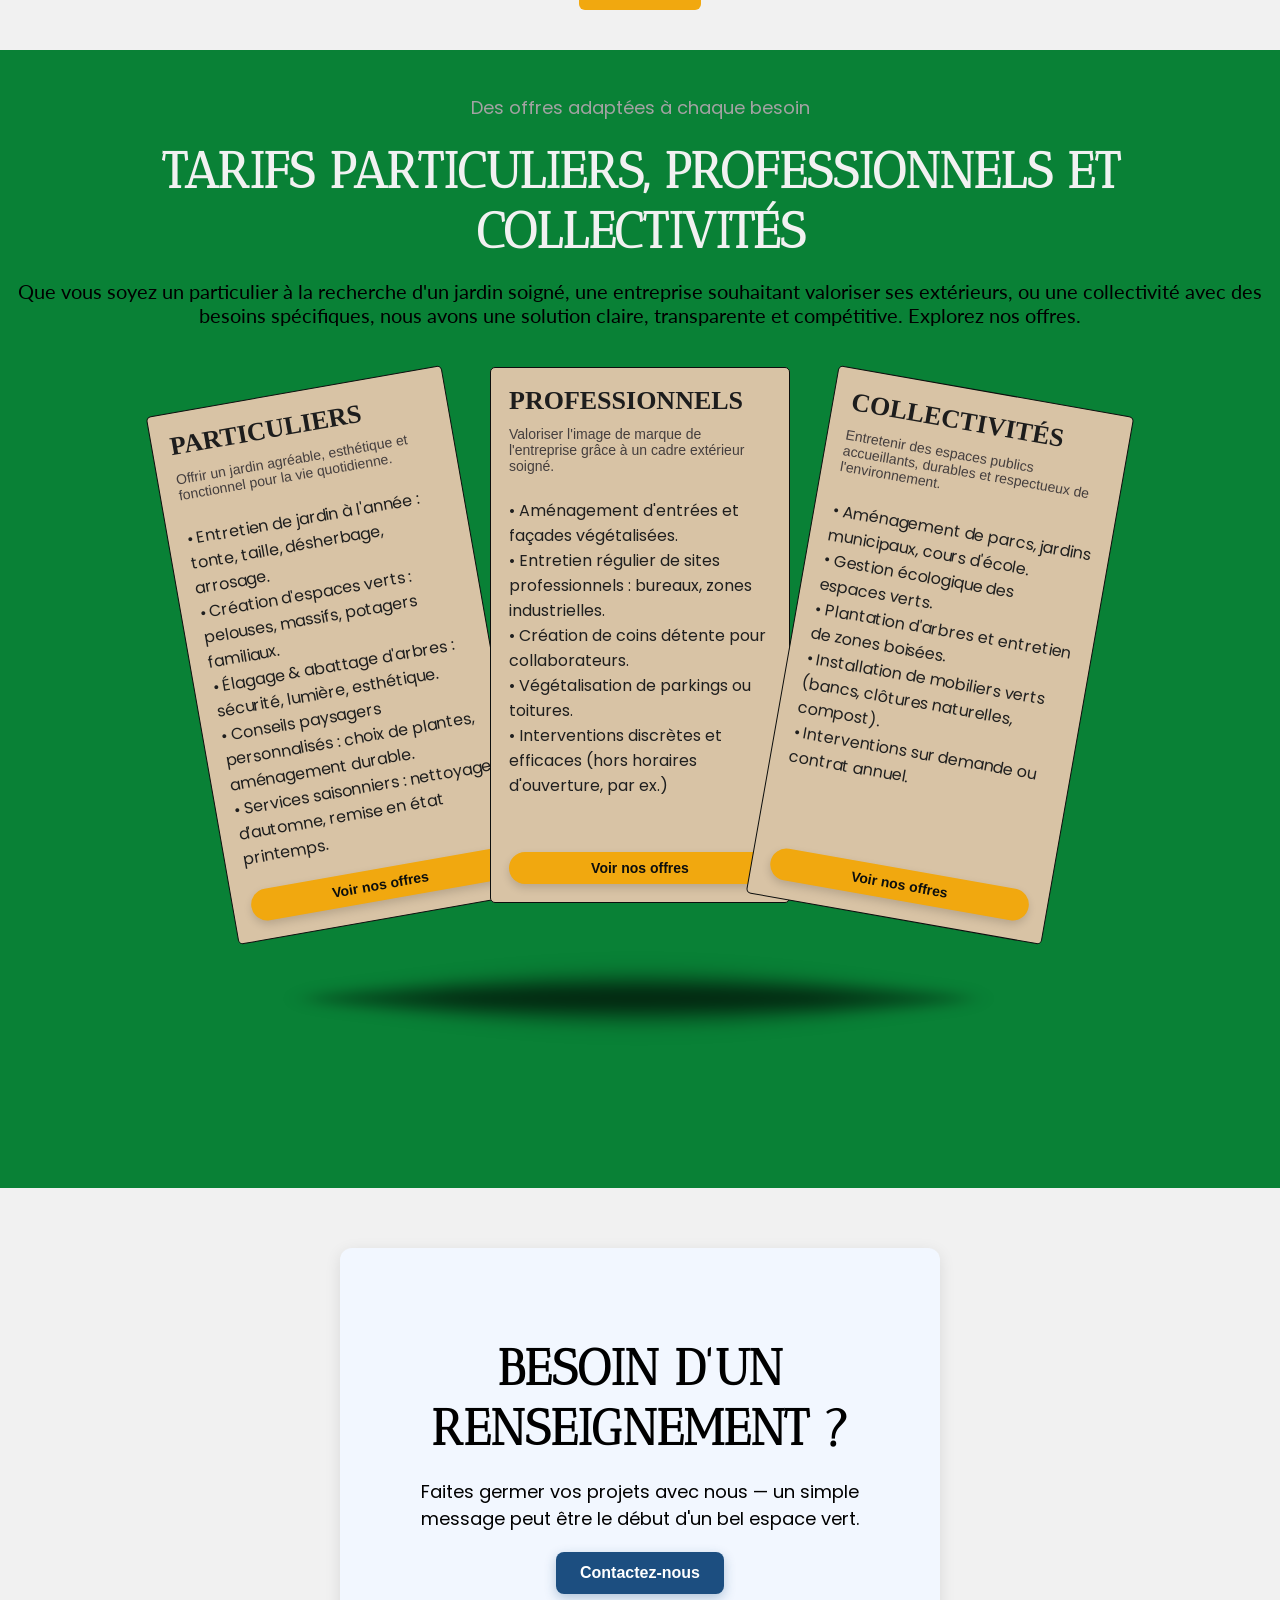
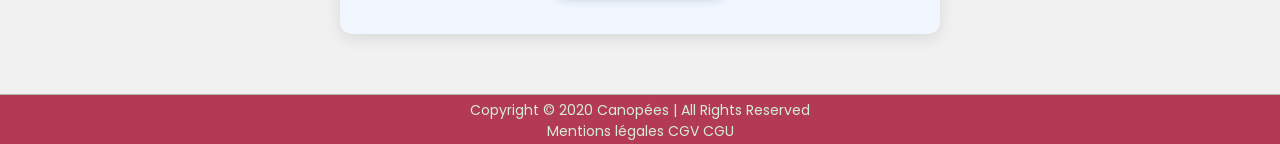
==== commit 685633b4: "page accueil final" ====
--- a/index.html
+++ b/index.html
@@ -271,10 +271,25 @@
           </div>
           <img src="assets/img/shadow.png" alt="shadow" class="card-shadow">
       </section>
+
+      <section class="contact-section">
+        <div class="contact-container">
+          <h2 class="contact-title">Besoin d'un renseignement ?</h3>
+          <p class="contact-text">Faites germer vos projets avec nous — un simple message peut être le début d'un bel espace vert.</p>
+          <a href="contact.html" class="contact-btn">Contactez-nous</a>
+        </div>
+      </section>
     </main>
 
     <footer>
-      <div></div>
+      <div class="footer-container">
+        <p class="footer-text">Copyright © 2020 Canopées | All Rights Reserved</p>
+        <ul class="footer-list">
+          <a href="">Mentions légales</a>
+          <a href="">CGV</a> 
+          <a href="">CGU</a> 
+        </ul>
+      </div>
     </footer>
 
     <script src="js/script.js"></script>
--- a/styles/index.css
+++ b/styles/index.css
@@ -12,12 +12,18 @@
 body{
     background-color: #f1f1f1;
     font-family: 'Poppins', sans-serif;
+    overflow-x: hidden;
 }
 h2 {
     font-family: "Antic Didone";
     font-size: 50px;
     text-transform: uppercase;
 }
+@media (max-width: 1130px) {
+    h2 {
+        font-size: 32px;
+    }
+}
 
 /* Navigation */
 
@@ -27,10 +33,13 @@
     top: 0;
     align-items: center;
     width: 100%;
+    /* z-index: 9999; */
 }
 
 .nav__container {
     display: flex;
+    /* position: fixed; */
+    /* z-index: 900; */
     justify-content: space-between;
     padding: 1rem 2rem;
     align-items: center;
@@ -80,7 +89,7 @@
         margin-inline: 8px;
     }
 }
-@media (max-width: 920px) {
+@media (max-width: 960px) {
     .header-nav {
         top: 0;
     }
@@ -271,6 +280,9 @@
         font-size: 16px;
         margin-block-end: 10px;
     }
+    .header-button span {
+        width: 100%;
+    }
     .header-info {
         flex-direction: column;
         gap: 16px;
@@ -524,6 +536,7 @@
     margin-bottom: 50px;
 }
 .pricing-surtitle {
+    margin-bottom: 20px;
     text-align: center;
     color: #a3a3a3;
     font-size: 18px;
@@ -537,11 +550,13 @@
     text-align: center;
     font-size: 20px;
     margin-top: 18px;
+    font-family: "Lato";
 }
 .pricing-card-container {
     position: relative;
     display: flex;
     justify-content: center;
+    /* z-index: 1; */
 }
 .pricing-card {
     width: 300px;
@@ -606,7 +621,7 @@
 }
 .c2 {
     transform: translateY(-10px);
-    z-index: 2;
+    /* z-index: 1; */
 }
 .c3 {
     transform: translateY(10px) rotate(10deg);
@@ -616,12 +631,12 @@
     margin: 20px auto 0;
 }
 
-@media (max-width: 900px) {
+@media (max-width: 960px) {
     .pricing {
         padding-bottom: 60px;
     }
     .pricing .pricing-title {
-        margin-bottom: 60px;
+        margin-bottom: 40px;
     }
     .pricing-card-container {
         flex-direction: column;
@@ -634,7 +649,7 @@
         margin-bottom: 25px;
     }
     .pricing-card h3 {
-        font-size: 22px;
+        font-size: 20px;
     }
     .card-subtitle {
         margin-bottom: 24px;
@@ -649,4 +664,81 @@
     .card-shadow {
         display: none;
     }
+}
+
+/* Contact section */
+
+.contact-section {
+    text-align: center;
+    background-color: #F2F7FF;
+    padding: 40px;
+    border-radius: 12px;
+    box-shadow: 0 4px 16px rgba(0,0,0,0.1);
+    max-width: 600px;
+    margin: 60px auto;
+  
+}
+
+.contact-container {
+    margin-top: 50px;
+}
+
+.contact-title {
+    text-align: center;
+    margin-bottom: 20px;
+}
+
+.contact-text {
+    text-align: center;
+    font-size: 18px;
+}
+
+.contact-btn {
+    display: inline-block;
+    padding: 12px 24px;
+    background-color: #1C4E80; /* Bleu élégant */
+    color: #fff;
+    border: none;
+    border-radius: 8px;
+    font-size: 16px;
+    font-weight: 600;
+    text-align: center;
+    text-decoration: none;
+    transition: background-color 0.3s ease, transform 0.2s ease;
+    box-shadow: 0 4px 12px rgba(28, 78, 128, 0.3);
+    margin-top: 20px;
+}
+
+.contact-btn:hover {
+    background-color: #163f68;
+    transform: translateY(-2px);
+}
+
+/* Footer Section */
+
+footer {
+    font-size: 14px;
+}
+
+.footer-container {
+    height: 50px;
+    border-top: 1px solid rgb(180, 180, 180);
+    background-color: #B23B53;
+    color: #D5EDDA;
+    align-items: center;
+    justify-content: center;
+}
+
+.footer-text {
+    text-align: center;
+    margin-top: 5px;
+}
+
+.footer-list {
+    text-align: center;
+}
+
+.footer-list a {
+    text-decoration: none;
+    color: #D5EDDA;
 }
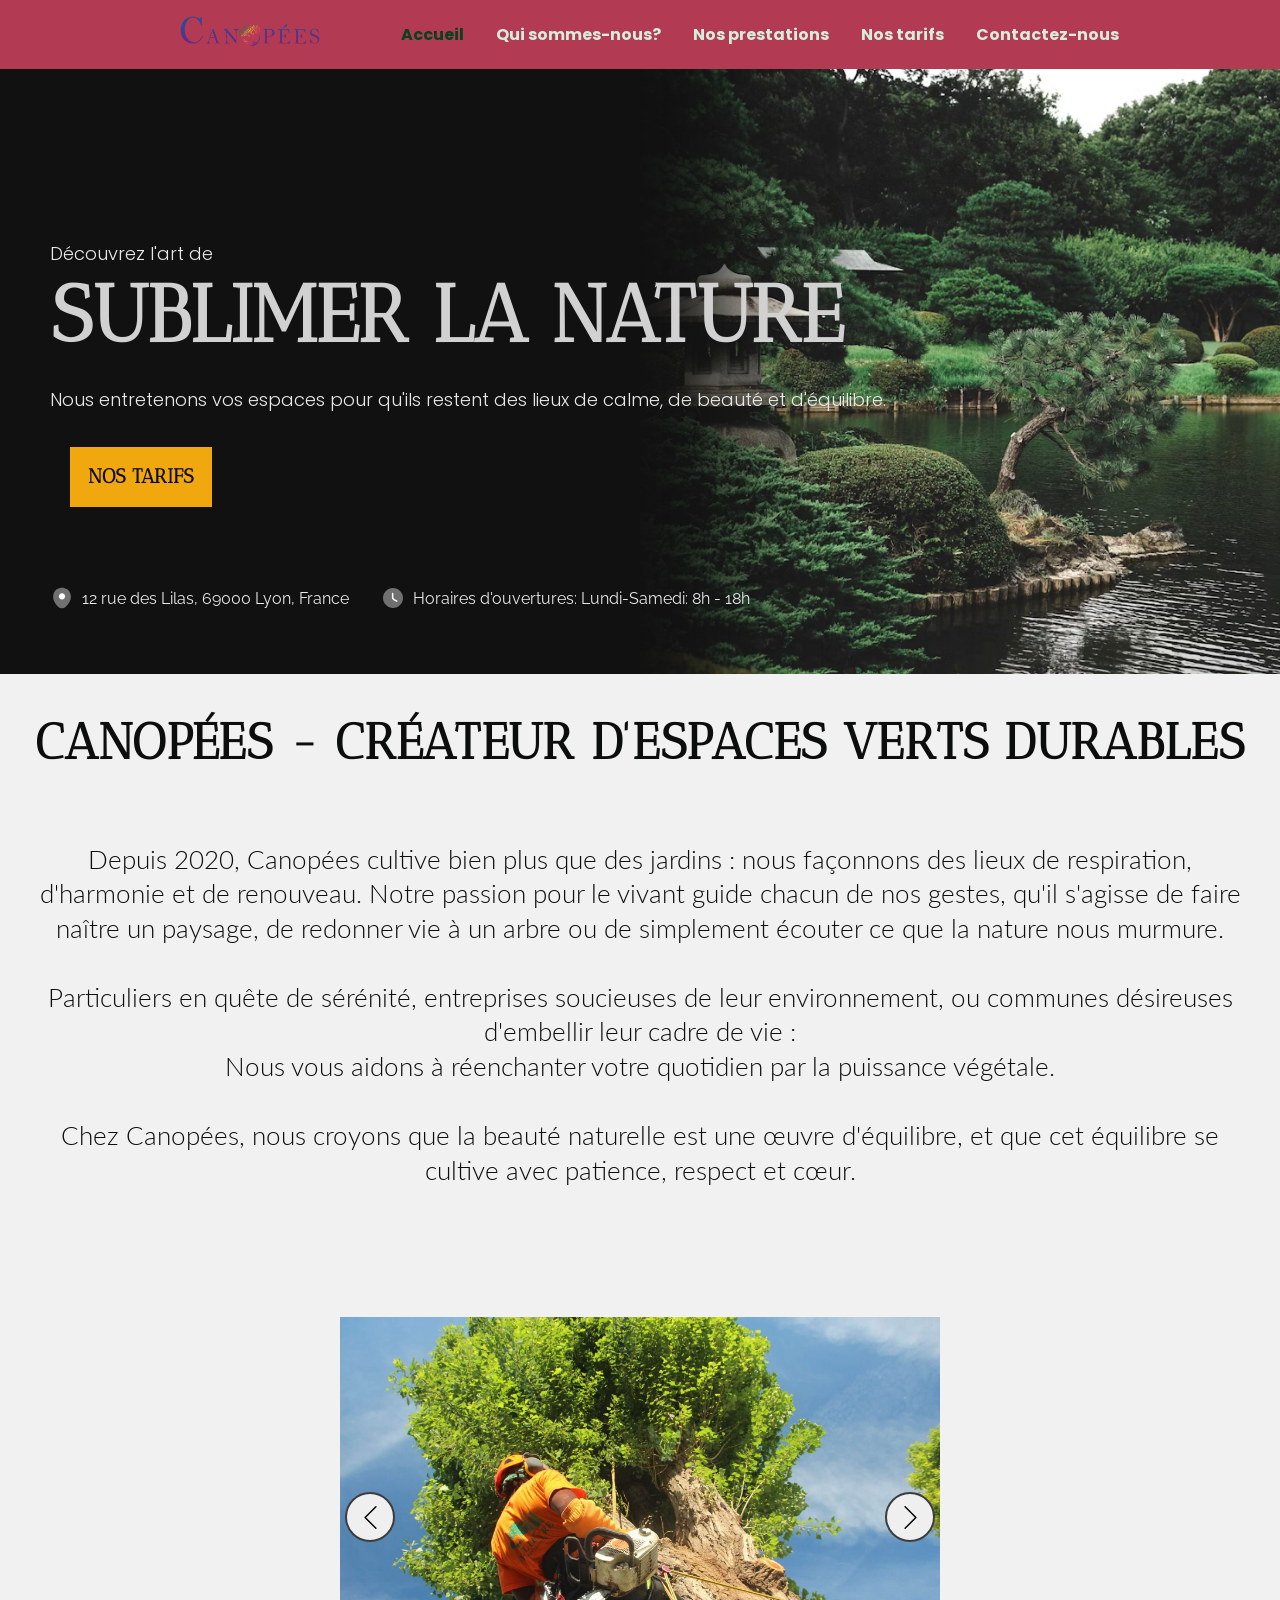
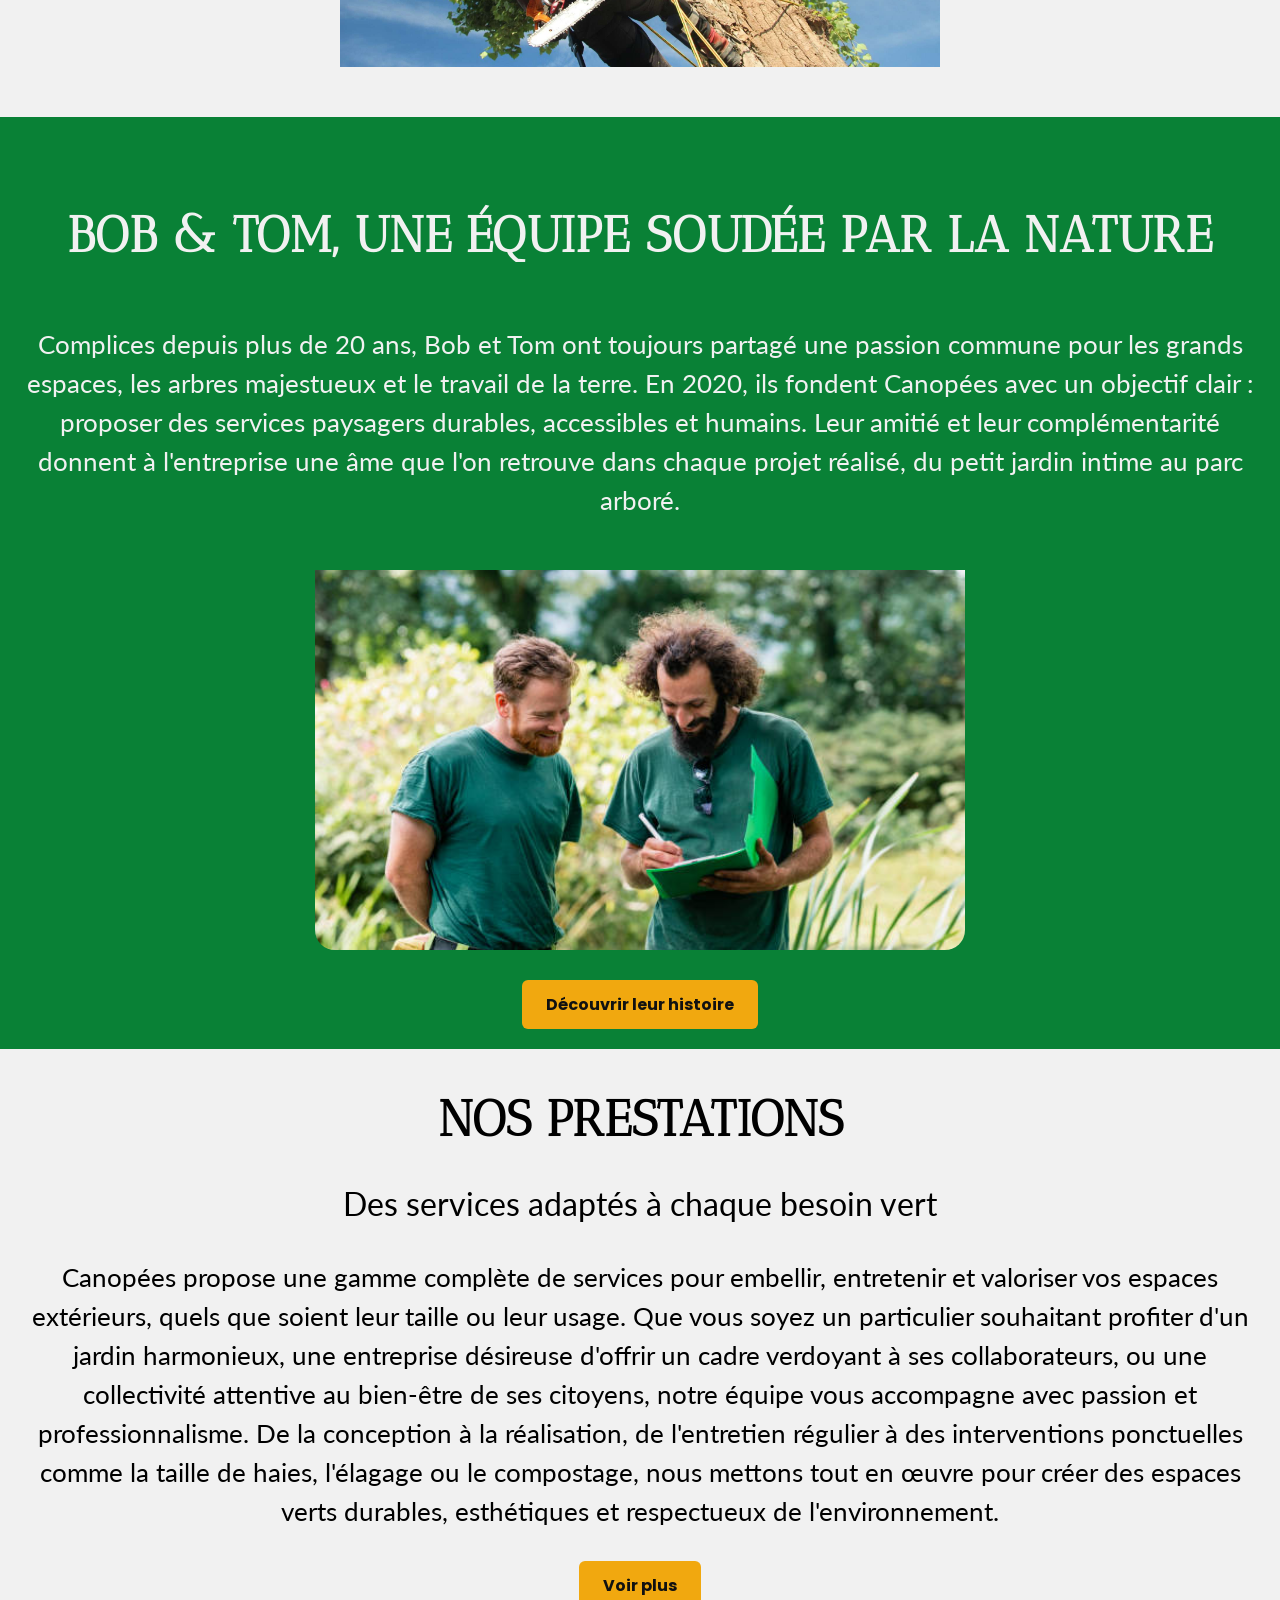
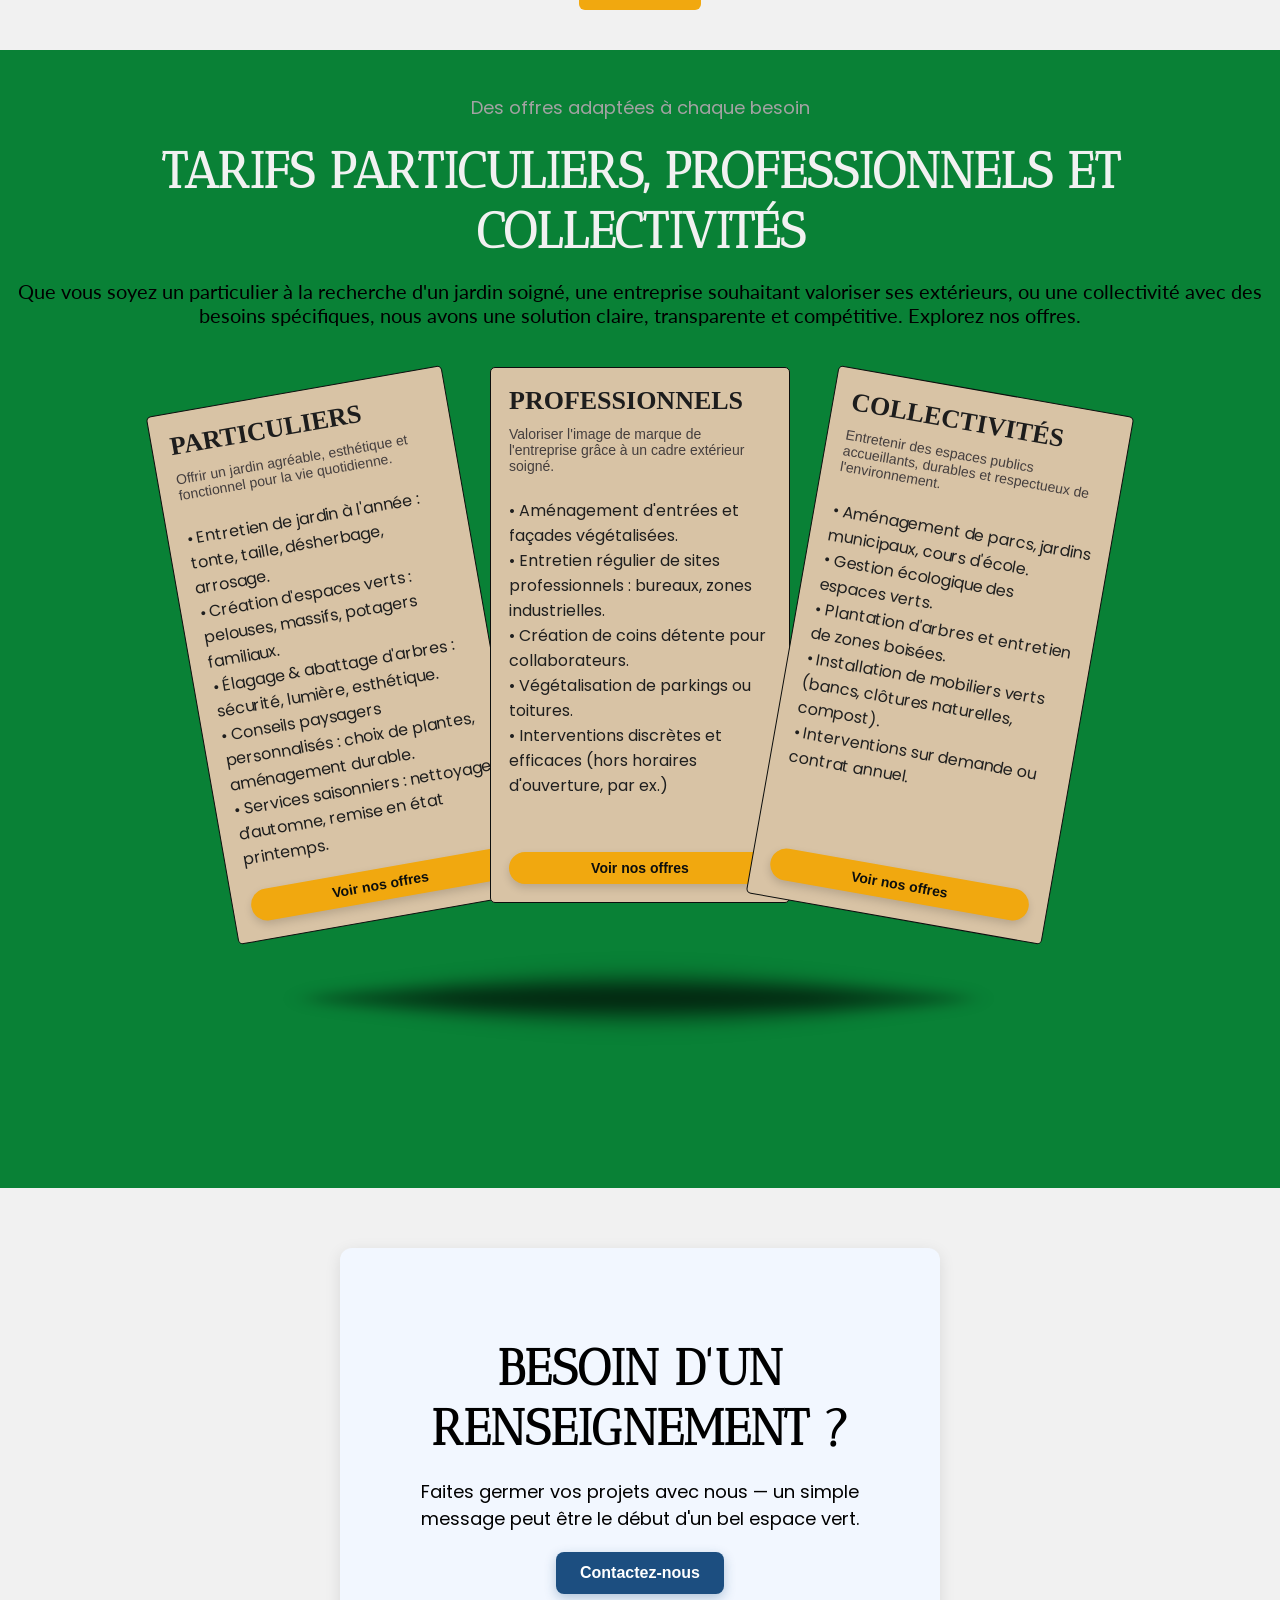
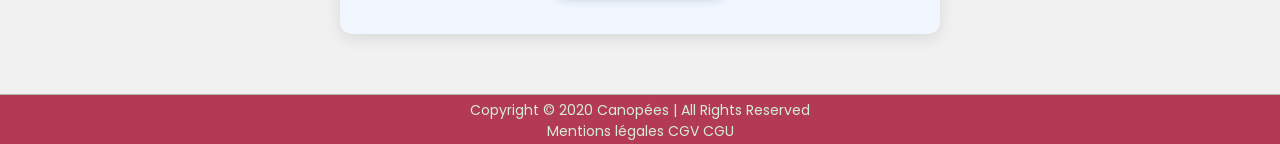
==== commit 567bcead: "about us finished" ====
--- a/index.html
+++ b/index.html
@@ -47,7 +47,7 @@
           </button>
 
           <ul class="nav__list">
-            <li><a href="./index.html" class="nav__link">Accueil</a></li>
+            <li><a href="./index.html" class="nav__link active">Accueil</a></li>
             <li>
               <a href="./AboutUs.html" class="nav__link">Qui sommes-nous?</a>
             </li>
--- a/styles/index.css
+++ b/styles/index.css
@@ -57,8 +57,11 @@
 }
 .nav__link:hover {
     color: #05421d;
-    text-decoration: underline;
     text-underline-offset: 3px;
+}
+.nav__link.active {
+    color: #05421d;
+    font-weight: bold;
 }
 
 .nav__list {
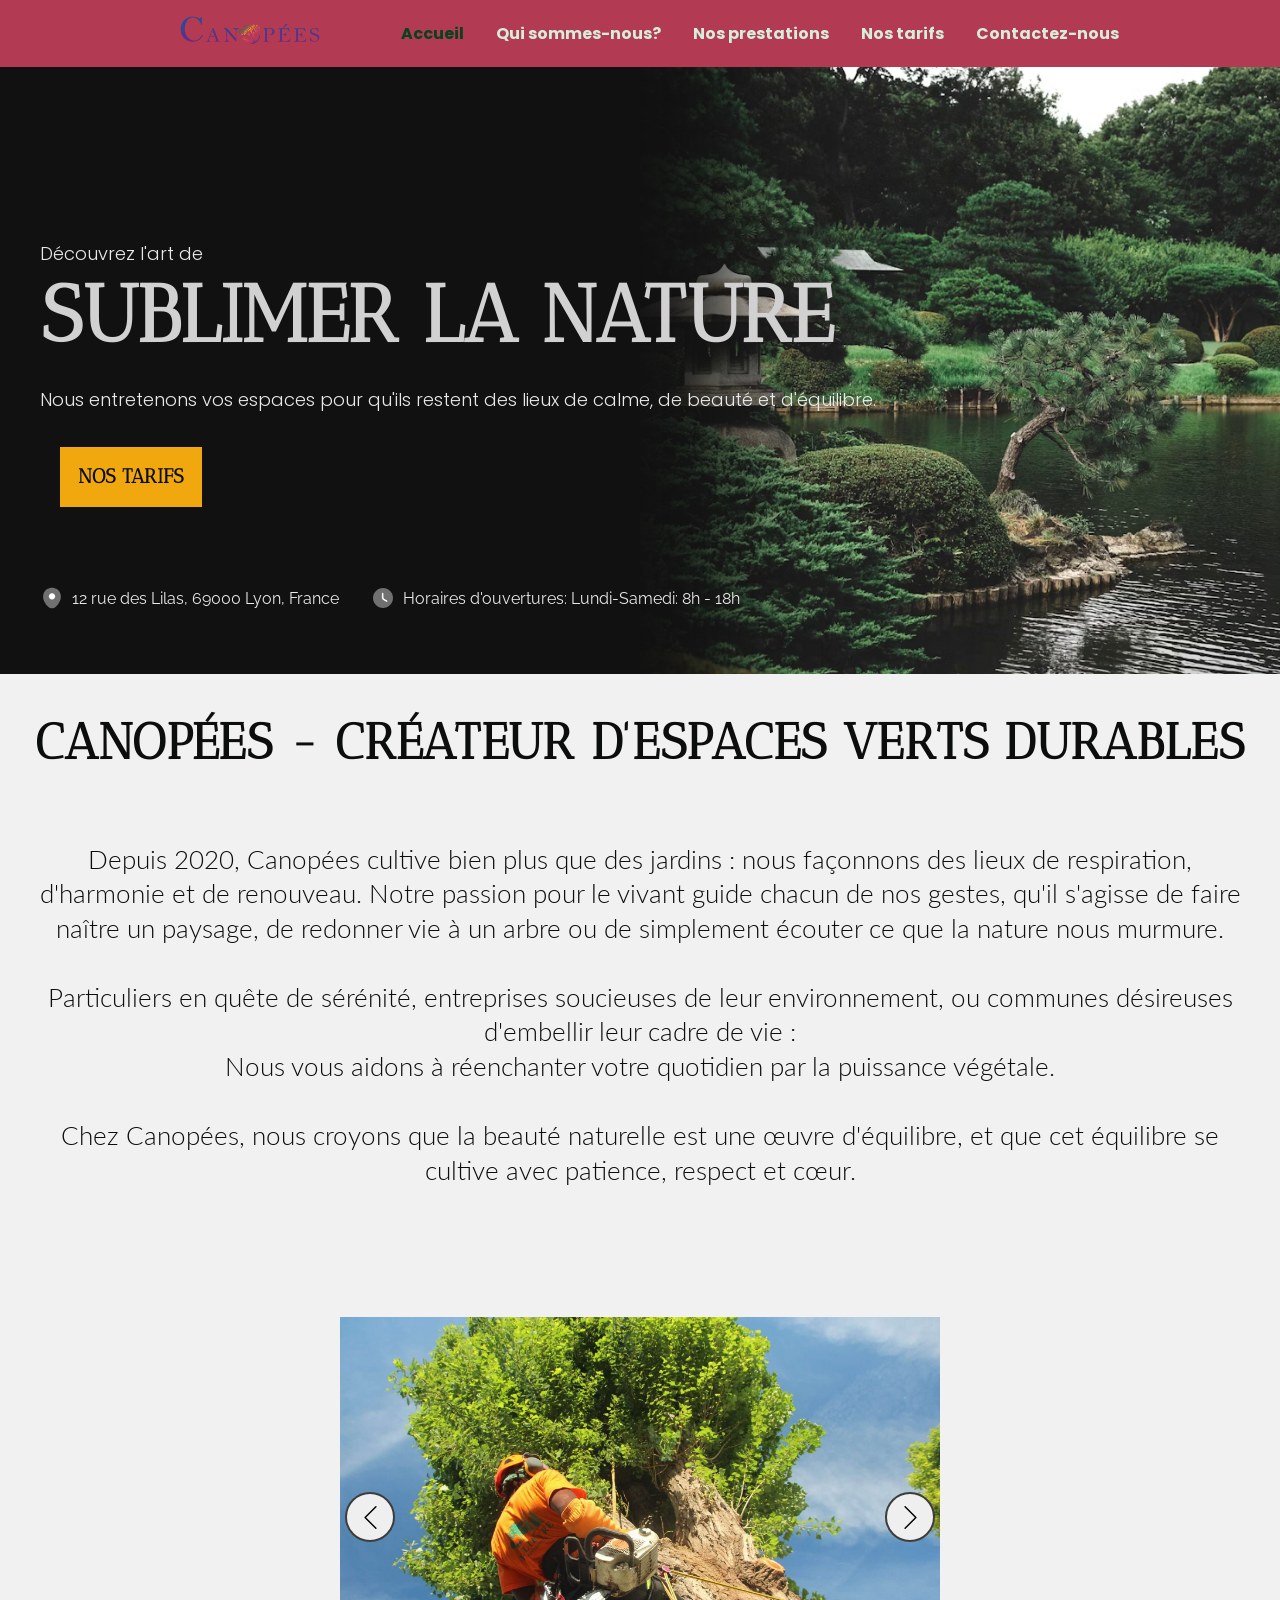
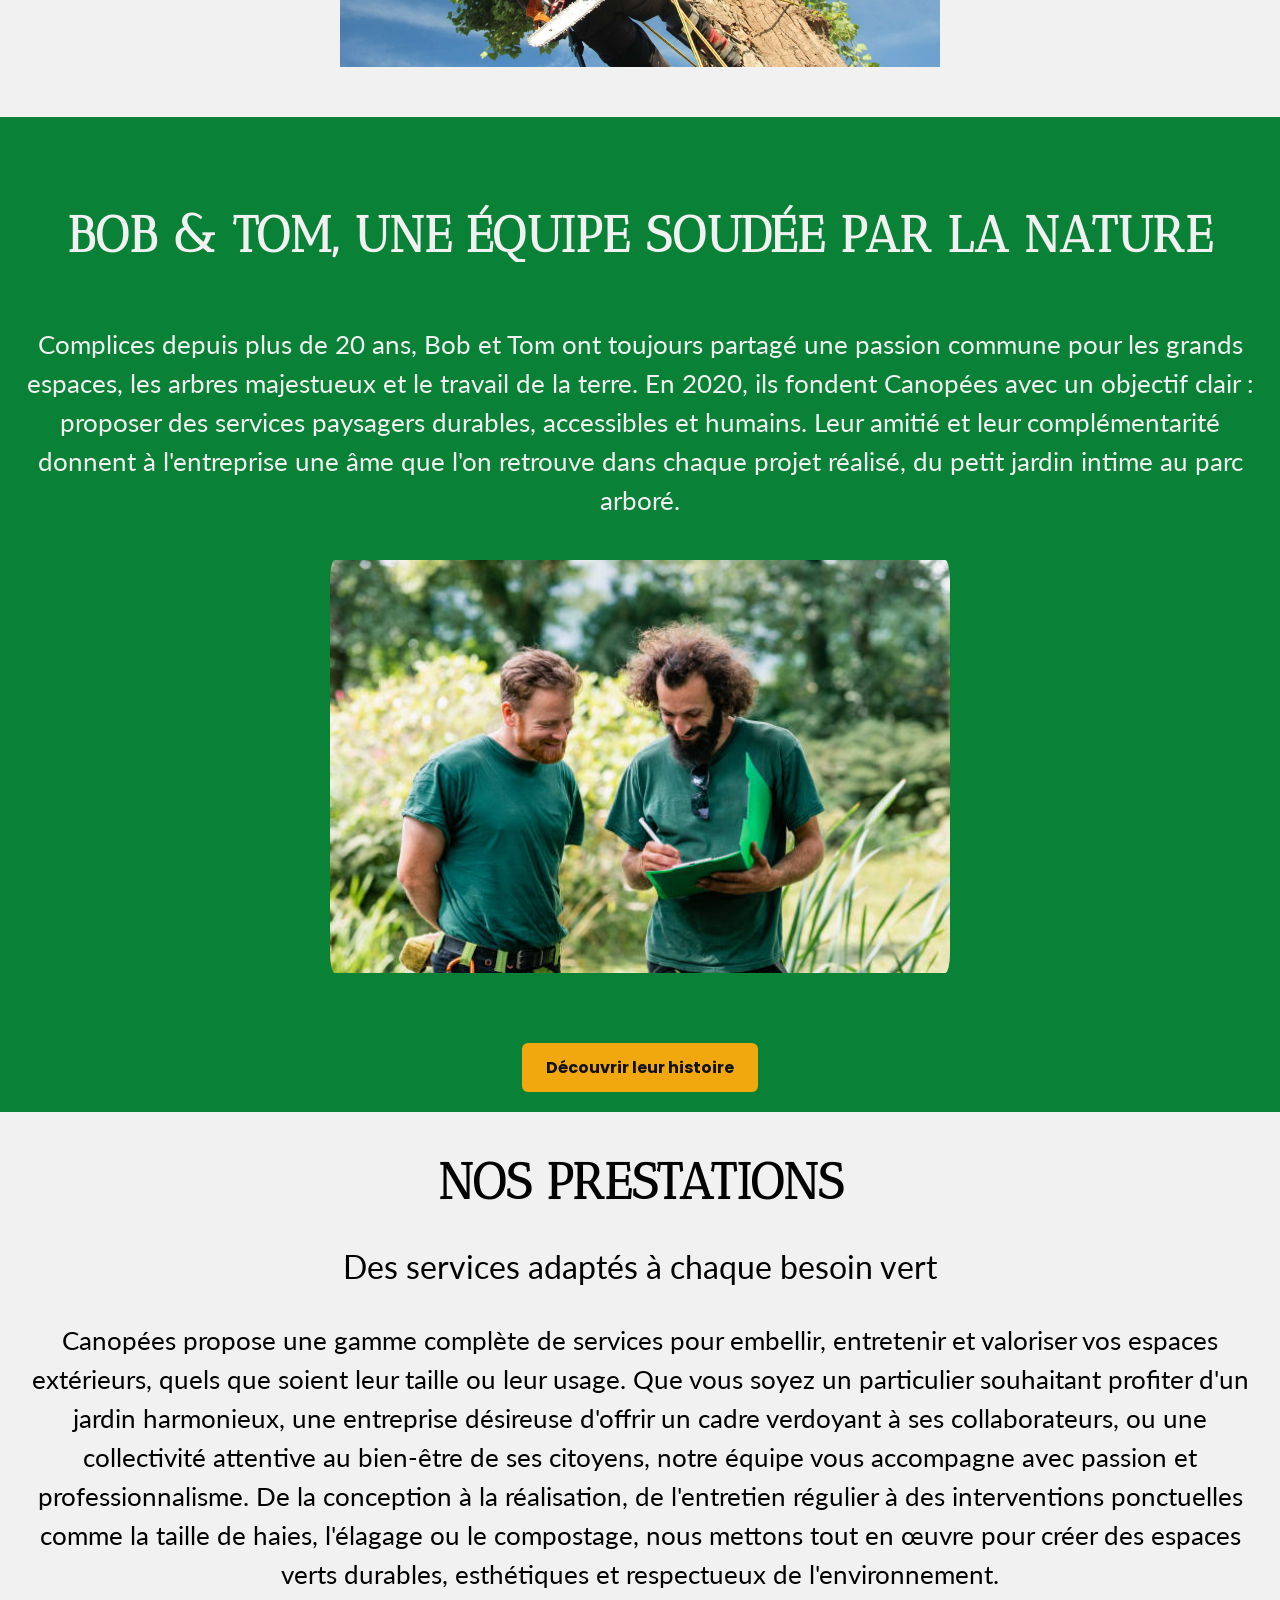
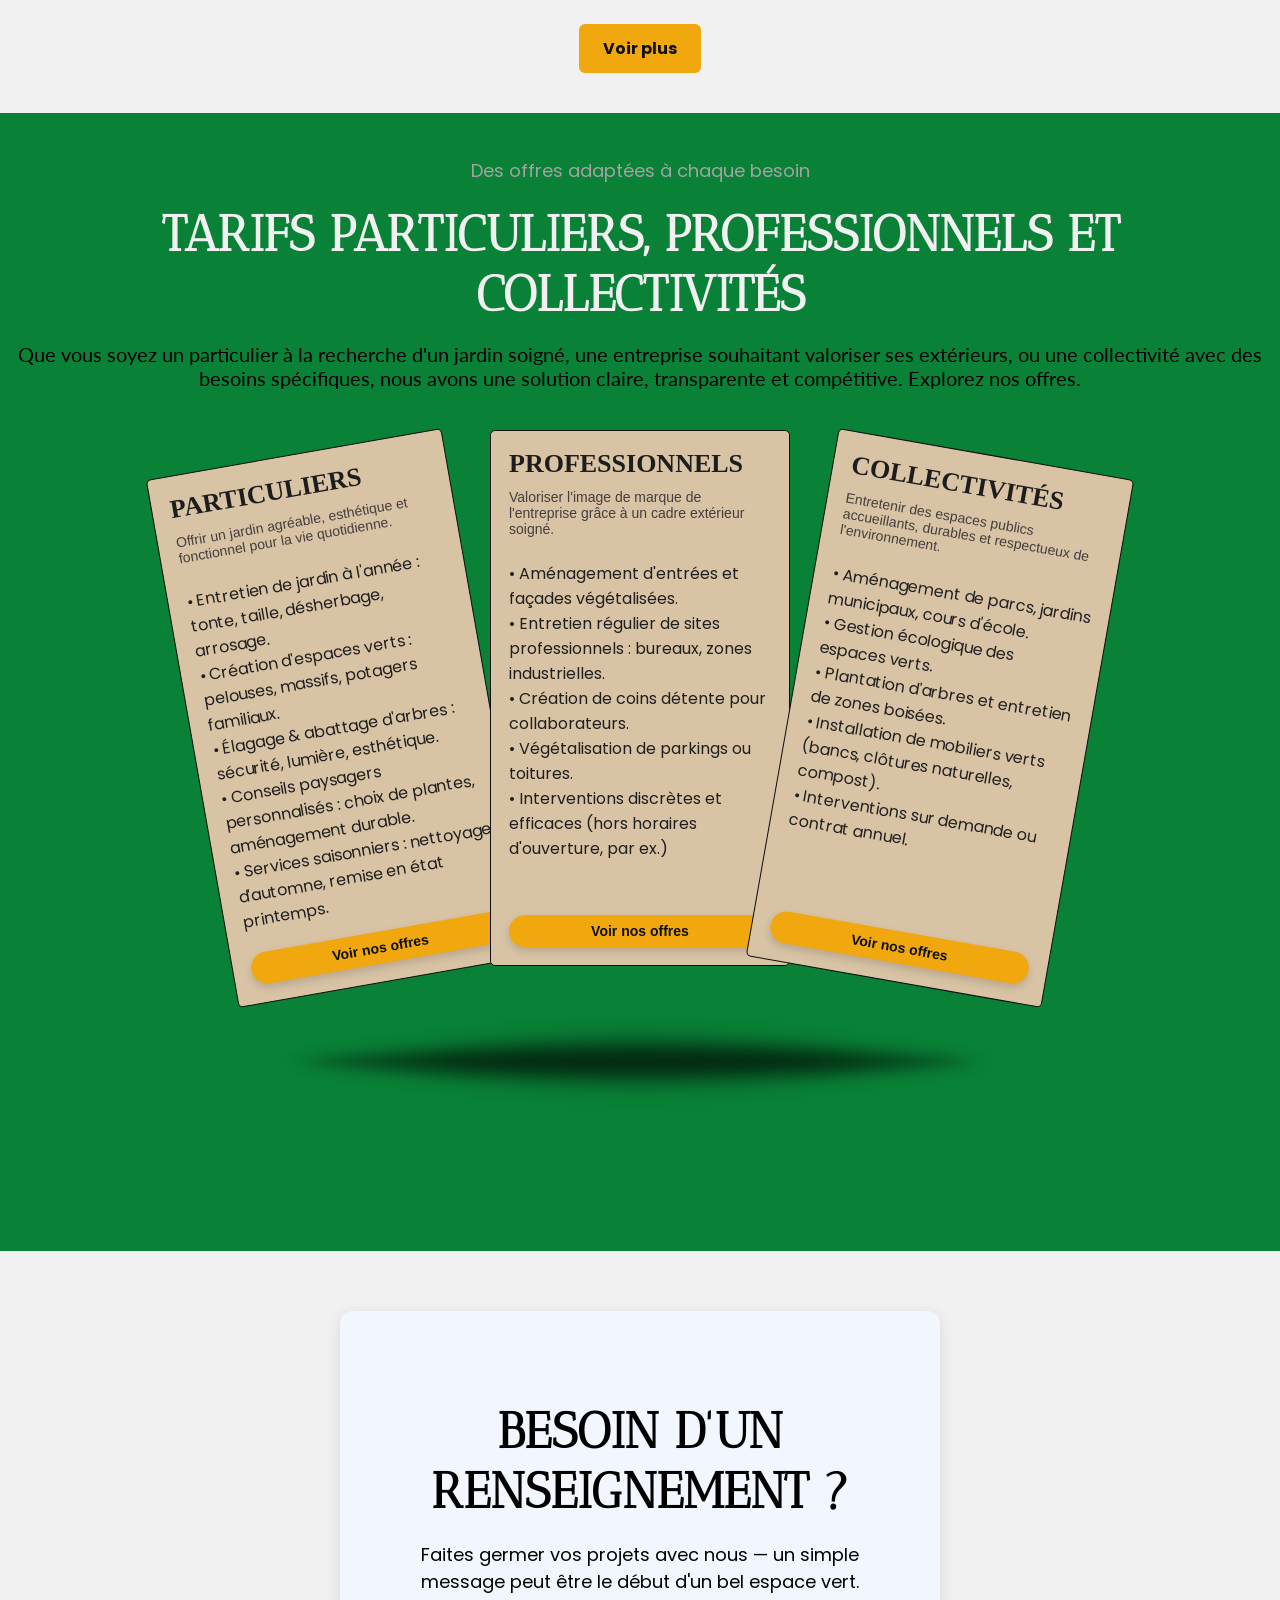
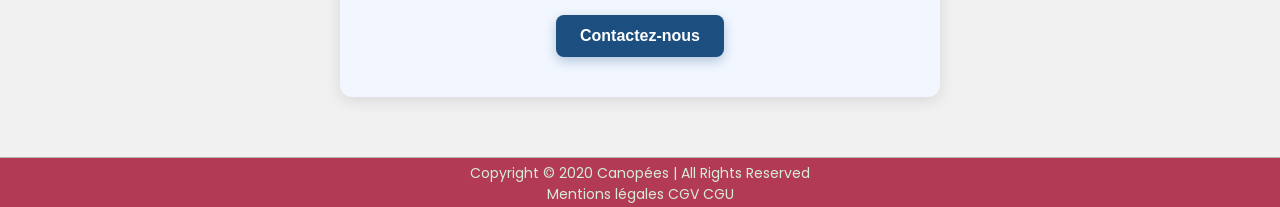
==== commit f50ed0b0: "normalement fini" ====
--- a/index.html
+++ b/index.html
@@ -2,8 +2,8 @@
 <html lang="en">
   <head>
     <meta charset="UTF-8" />
-    <meta name="viewport" content="width=device-width, initial-scale=1.0" />
-    <title>Canopées</title>
+    <meta name="viewport" content="width=device-width, initial-scale=1.0, maximum-scale=1.0, user-scalable=no" />
+    <title>Canopées - Accueil</title>
     <meta
       name="description"
       content="Nous sommes ici pour préserver la nature tout en la rendant encore plus jolie à la regarder."
@@ -181,8 +181,6 @@
           src="assets/img/Bob & Tom.jpg"
           alt="Bob & Tom"
           class="img-bobtom"
-          width="650"
-          height="430"
         />
         <div class="btn-wrapper">
           <a href="./AboutUs.html" class="btn-about-us"
@@ -285,9 +283,9 @@
       <div class="footer-container">
         <p class="footer-text">Copyright © 2020 Canopées | All Rights Reserved</p>
         <ul class="footer-list">
-          <a href="">Mentions légales</a>
-          <a href="">CGV</a> 
-          <a href="">CGU</a> 
+          <a href="mentions.html">Mentions légales</a>
+          <a href="mentions.html">CGV</a> 
+          <a href="mentions.html">CGU</a> 
         </ul>
       </div>
     </footer>
--- a/styles/index.css
+++ b/styles/index.css
@@ -1,747 +1,769 @@
 :root {
-    --orange: #F1A80F;
-    --dark-black: #0c0e0d;
-}
-
-*, ::before, ::after {
+  --orange: #f1a80f;
+  --dark-black: #0c0e0d;
+}
+
+*,
+::before,
+::after {
   box-sizing: border-box;
   margin: 0;
   padding: 0;
 }
-
-body{
-    background-color: #f1f1f1;
-    font-family: 'Poppins', sans-serif;
-    overflow-x: hidden;
+html,
+body {
+  max-width: 100%;
+  overflow-x: hidden;
+}
+img,
+section,
+div {
+  max-width: 100%;
+  height: auto;
+}
+body {
+  background-color: #f1f1f1;
+  font-family: "Poppins", sans-serif;
+  overflow-x: hidden;
 }
 h2 {
-    font-family: "Antic Didone";
-    font-size: 50px;
-    text-transform: uppercase;
+  font-family: "Antic Didone";
+  font-size: 50px;
+  text-transform: uppercase;
 }
 @media (max-width: 1130px) {
-    h2 {
-        font-size: 32px;
-    }
+  h2 {
+    font-size: 32px;
+  }
 }
 
 /* Navigation */
 
 .header-nav {
-    position: fixed;
-    /* top: 21px; */
+  position: fixed;
+  /* top: 21px; */
+  top: 0;
+  align-items: center;
+  width: 100%;
+  /* z-index: 9999; */
+}
+
+.nav__container {
+  display: flex;
+  /* position: fixed; */
+  /* z-index: 900; */
+  justify-content: space-between;
+  padding: 1rem 2rem;
+  align-items: center;
+  background-color: #b23b53;
+  justify-content: center;
+}
+
+.nav__link {
+  text-decoration: none;
+  font-size: 16px;
+  font-family: "Poppins", sans-serif;
+  color: #d5edda;
+  font-weight: bold;
+  margin-inline: 16px;
+}
+.nav__link:hover {
+  color: #05421d;
+  text-underline-offset: 3px;
+}
+.nav__link.active {
+  color: #05421d;
+  font-weight: bold;
+}
+
+.nav__list {
+  flex-shrink: 0;
+  list-style: none;
+  display: flex;
+  list-style-type: none;
+  margin-left: 15px;
+  margin-right: 15px;
+}
+
+.nav__button-logo {
+  cursor: pointer;
+  border: none;
+  background-color: transparent;
+  /* padding-top: 2px; */
+  inline-size: 100%;
+  margin-right: 100px;
+  height: auto;
+}
+
+.nav__toggle-button {
+  display: none;
+}
+
+@media (max-width: 1130px) {
+  a {
+    margin-inline: 8px;
+  }
+}
+@media (max-width: 960px) {
+  .header-nav {
     top: 0;
-    align-items: center;
-    width: 100%;
-    /* z-index: 9999; */
-}
-
-.nav__container {
+  }
+  .header-nav--active {
+    background-color: #b23b53;
+  }
+  .header-nav--active .header-nav--active {
     display: flex;
-    /* position: fixed; */
-    /* z-index: 900; */
+  }
+  .nav__container {
+    flex-wrap: wrap;
     justify-content: space-between;
-    padding: 1rem 2rem;
-    align-items: center;
-    background-color: #B23B53;
-    justify-content: center;
-}
-
-.nav__link {
-    text-decoration: none;
-    font-size: 16px;
-    font-family: "Poppins", sans-serif;
-    color: #D5EDDA;
-    font-weight: bold;
-    margin-inline: 16px;
-}
-.nav__link:hover {
-    color: #05421d;
-    text-underline-offset: 3px;
-}
-.nav__link.active {
-    color: #05421d;
-    font-weight: bold;
-}
-
-.nav__list {
-    flex-shrink: 0;
-    list-style: none;
-    display: flex;
-    list-style-type: none;
-    margin-left: 15px;
-    margin-right: 15px;
-}
-
-.nav__button-logo {
+  }
+  .nav__button-logo {
+    inline-size: auto;
+    margin-inline-end: auto;
+    margin-left: 10px;
+  }
+  .nav__toggle-button {
+    display: inline-flex;
+    background-color: transparent;
+    border: none;
     cursor: pointer;
-    border: none;
-    background-color: transparent;
-    /* padding-top: 2px; */
-    inline-size: 100%;
-    margin-right: 100px;
-    height: auto;
-}
-
-.nav__toggle-button {
-    display: none;
-}
-
-@media (max-width: 1130px) {
-    a {
-        margin-inline: 8px;
-    }
-}
-@media (max-width: 960px) {
-    .header-nav {
-        top: 0;
-    }
-    .header-nav--active {
-        background-color: #B23B53;
-    }
-    .header-nav--active .header-nav--active {
-        display: flex;
-    }
-    .nav__container {
-        flex-wrap: wrap;
-        justify-content: space-between;
-    }
-    .nav__button-logo {
-        inline-size: auto;
-        margin-inline-end: auto;
-        margin-left: 10px;
-    }
-    .nav__toggle-button {
-        display: inline-flex;
-        background-color: transparent;
-        border: none;
-        cursor: pointer;
-        margin-right: 10px;
-    }
-    .nav__link{
-        display: inline-block;
-        padding-block: 16px;
-    }
-    .header-nav--active .nav__list {
-        display: flex;
-        flex-direction: column;
-        inline-size: 100%;
-        margin-block: 20px;
-    }
-    .nav__list {
-        display: none;
-    }
-}
-
-/* Header */
-
-.home-header {
-    block-size: 674px;
-    background-color: #111;
-    position: relative;
-    z-index: 1;
-    overflow: hidden;
-    width: 100%;
-}
-
-.header-faded {
-    position: absolute;
-    z-index: -1;
-    left: 0;
-    top: 0;
-    inline-size: 50%;
-    block-size: 100%;
-    background-color: #111;
-    box-shadow: 0 0 100px 100px #111;
-}
-
-.header-jardin {
-    position: absolute;
-    z-index: -2;
-    right: 0;
-    top: 0;
-    inline-size: 50%;
-    block-size: 100%;
-    object-fit: cover;
-}
-
-.header-container {
-    block-size: 100%;
+    margin-right: 10px;
+  }
+  .nav__link {
+    display: inline-block;
+    padding-block: 16px;
+  }
+  .header-nav--active .nav__list {
     display: flex;
     flex-direction: column;
-    padding-left: 20px;
-    padding-block-start: 240px;
-    color: #e9e9e9;
-    margin-left: 30px;
+    inline-size: 100%;
+    margin-block: 20px;
+  }
+  .nav__list {
+    display: none;
+  }
+}
+
+/* Header */
+
+.home-header {
+  block-size: 674px;
+  background-color: #111;
+  position: relative;
+  z-index: 1;
+  overflow: hidden;
+  width: 100%;
+}
+
+.header-faded {
+  position: absolute;
+  z-index: -1;
+  left: 0;
+  top: 0;
+  inline-size: 50%;
+  block-size: 100%;
+  background-color: #111;
+  box-shadow: 0 0 100px 100px #111;
+}
+
+.header-jardin {
+  position: absolute;
+  z-index: -2;
+  right: 0;
+  top: 0;
+  inline-size: 50%;
+  block-size: 100%;
+  object-fit: cover;
+}
+
+.header-container {
+  block-size: 100%;
+  display: flex;
+  flex-direction: column;
+  padding-left: 10px;
+  padding-block-start: 240px;
+  color: #e9e9e9;
+  margin-left: 30px;
 }
 
 .header-surtitle {
-    font-size: 18px;
-    color: #e9e9e9;
-    font-weight: 300;
+  font-size: 18px;
+  color: #e9e9e9;
+  font-weight: 300;
 }
 
 .header-title {
-    font-family: "Antic Didone";
-    color: #d1d1d1;
-    font-size: 80px;
-    margin-block-end: 24px;
+  font-family: "Antic Didone";
+  color: #d1d1d1;
+  font-size: 80px;
+  margin-block-end: 24px;
 }
 
 .header-subtitle {
-    font-size: 18px;
-    font-weight: 300;
-    margin-block-end: 14px;
+  font-size: 18px;
+  font-weight: 300;
+  margin-block-end: 14px;
 }
 
 .header-button {
-    font-family: "Antic Didone";
-    font-size: 18px;
-    color: var(--dark-black);
-    background-color: black;
-    /* padding-inline: 9px;
+  font-family: "Antic Didone";
+  font-size: 18px;
+  color: var(--dark-black);
+  background-color: black;
+  /* padding-inline: 9px;
     padding-block: 9px; */
-    line-height: 133.33%;
-    cursor: pointer;
-    font-weight: bold;
-    text-decoration: none;
-    text-align: center;
-    display: inline-block;
-    /* min-inline-size: 236px; */
-    align-self: flex-start;
-    margin: 20px;
-    border-radius: 3px;
+  line-height: 133.33%;
+  cursor: pointer;
+  font-weight: bold;
+  text-decoration: none;
+  text-align: center;
+  display: inline-block;
+  /* min-inline-size: 236px; */
+  align-self: flex-start;
+  margin: 20px;
+  border-radius: 3px;
 }
 .header-button span {
-    display: inline-block;
-    background: #F1A80F;
-    padding: 18px;
+  display: inline-block;
+  background: #f1a80f;
+  padding: 18px;
+  font-size: 20px;
+  font-weight: 600;
+  transition: transform 0.15s ease-out, background-color 0.15s ease-out;
+}
+.header-button:hover span {
+  transform: translate(6px, -6px);
+  background: #098136;
+}
+
+.header-info {
+  margin-block-start: auto;
+  display: flex;
+  gap: 32px;
+  margin-block-end: 64px;
+}
+
+.header-info-p {
+  display: inline-flex;
+  align-items: center;
+  font-family: "Raleway";
+}
+
+.header-info-icon {
+  inline-size: 24px;
+  margin-inline-end: 8px;
+}
+
+@media (max-width: 1130px) {
+  .header-faded {
+    inline-size: 40%;
+  }
+  .header-jardin {
+    inline-size: 60%;
+    filter: blur(2px);
+  }
+}
+
+@media (max-width: 770px) {
+  .header-container {
+    block-size: 568px;
+  }
+  .header-faded {
+    background-color: rgba(var(--dark-black), 0.6);
+  }
+  .header-faded,
+  .header-jardin {
+    inline-size: 100%;
+  }
+  .header-jardin {
+    filter: blur(10px);
+  }
+  .header-surtitle {
+    font-size: 16px;
+  }
+  .header-title {
+    margin-block-end: 27px;
+    font-size: 50px;
+  }
+  .header-subtitle {
+    font-size: 16px;
+    margin-block-start: 26px;
+  }
+  .header-button {
+    font-size: 16px;
+    margin-block-end: 10px;
+  }
+  .header-button span {
+    width: 100%;
+  }
+  .header-info {
+    flex-direction: column;
+    gap: 16px;
+  }
+}
+
+@media (max-width: 500px) {
+  .header-button {
+    inline-size: 90%;
+  }
+}
+
+@media (max-width: 420px) {
+  .header-container {
+    padding-block-start: 113px;
+  }
+}
+
+/* Main */
+
+.main-container {
+  color: var(--dark-black);
+  font-size: 26px;
+  font-weight: 300;
+}
+
+.main-title {
+  padding-top: 30px;
+  text-transform: uppercase;
+  text-align: center;
+  font-size: 50px;
+  font-family: "Antic Didone";
+  letter-spacing: 0.72px;
+  color: var(--dark-black);
+  line-height: 155.55%;
+}
+
+.main-p {
+  margin-top: 30px;
+  font-size: 26px;
+  color: var(--dark-black);
+  font-family: "Lato";
+  line-height: 133.33%;
+  padding: 30px;
+  text-align: center;
+}
+
+@media (max-width: 1130px) {
+  .main-title {
+    font-size: 32px;
+    margin-top: 30px;
+  }
+  .main-p {
     font-size: 20px;
-    font-weight: 600;
-    transition: 
-    transform 0.15s ease-out,
-    background-color 0.15s ease-out;
-}
-.header-button:hover span {
-    transform: translate(6px, -6px);
-    background: #098136;
-}
-
-.header-info {
-    margin-block-start: auto;
-    display: flex;
-    gap: 32px;
-    margin-block-end: 64px;
-}
-
-.header-info-p {
-    display: inline-flex;
+    padding: 30px;
+    text-align: start;
+  }
+}
+
+@media (max-width: 500px) {
+  .main-title {
+    font-size: 32px;
+    margin-top: 30px;
+  }
+  .main-p {
+    font-size: 16px;
+    padding: 30px;
+  }
+}
+
+/* Slider */
+
+.main-slider {
+  max-width: 600px;
+  height: 400px;
+  margin: 100px auto 0;
+  position: relative;
+}
+.slide-img {
+  position: absolute;
+  width: 100%;
+  height: 100%;
+  object-fit: cover;
+  opacity: 0;
+  transition: opacity 0.4s ease-out;
+  padding-block-end: 50px;
+}
+.slide-img.active {
+  opacity: 1;
+}
+.control-btn {
+  position: absolute;
+  width: 50px;
+  height: 50px;
+  display: flex;
+  align-items: center;
+  justify-content: center;
+  border: 2px solid #3d3d3d;
+  border-radius: 999px;
+  cursor: pointer;
+}
+.control-btn img {
+  width: 50%;
+  pointer-events: none;
+}
+
+.previous-btn,
+.next-btn {
+  top: 50%;
+  transform: translateY(-50%);
+}
+.previous-btn {
+  left: 5px;
+}
+.next-btn {
+  right: 5px;
+}
+
+/* About us section */
+
+.main-about-us {
+  padding-block-start: 50px;
+  background-color: #098136;
+}
+.main-title-about-us {
+  padding-top: 30px;
+  text-transform: uppercase;
+  text-align: center;
+  font-size: 50px;
+  font-family: "Antic Didone";
+  letter-spacing: 0.72px;
+  color: #f1f1f1;
+  line-height: 155.55%;
+}
+.main-text-about-us {
+  padding-top: 50px;
+  font-size: 26px;
+  line-height: 1.5;
+  color: #f1f1f1;
+  font-family: "Lato";
+  margin-left: 15px;
+  margin-right: 15px;
+  text-align: center;
+}
+.img-bobtom {
+  display: block;
+  margin: 40px auto;
+  border-radius: 20px;
+  width: 100%;
+  max-width: 650px;
+  height: auto;
+  object-fit: cover;
+  padding: 0 15px;
+  box-sizing: border-box;
+}
+.btn-wrapper {
+  display: flex;
+  justify-content: center;
+  align-items: center;
+}
+.btn-about-us {
+  display: inline-block;
+  margin-bottom: 20px;
+  margin-top: 30px;
+  padding: 12px 24px;
+  background-color: #f1a80f;
+  color: #111;
+  text-decoration: none;
+  font-weight: bold;
+  border-radius: 6px;
+  transition: background-color 0.3s ease;
+}
+.btn-about-us:hover {
+  background-color: #fcce04;
+}
+
+@media (max-width: 1130px) {
+  .main-title-about-us {
+    font-size: 32px;
+  }
+  .main-text-about-us {
+    font-size: 20px;
+    text-align: start;
+  }
+  /* .img-bobtom {
+    height: auto;
+    max-width: 100%;
+    padding: 0 10px;
+    display: block;
+  } */
+}
+
+/* Prestation section */
+
+.main-presta {
+  padding: 20px;
+  margin-top: 20px;
+}
+.presta-title {
+  margin-bottom: 20px;
+  text-align: center;
+}
+.presta-text {
+  font-size: 32px;
+  font-family: "Lato", sans-serif;
+  margin-bottom: 35px;
+  margin-top: 35px;
+  text-align: center;
+}
+.presta-p {
+  line-height: 1.5;
+  font-family: "Lato";
+  font-size: 26px;
+  text-align: center;
+}
+.presta-btn {
+  display: inline-block;
+  margin-top: 30px;
+  margin-bottom: 20px;
+  padding: 12px 24px;
+  text-decoration: none;
+  background-color: #f1a80f;
+  color: #111;
+  font-weight: bold;
+  border-radius: 6px;
+  transition: background-color 0.3s ease;
+}
+.presta-btn:hover {
+  background-color: #fcce04;
+}
+.presta-btn-wrapper {
+  display: flex;
+  align-items: center;
+  justify-content: center;
+}
+
+@media (max-width: 1130px) {
+  .presta-title {
+    font-size: 32px;
+  }
+  .presta-text {
+    font-size: 24px;
+  }
+  .presta-p {
+    font-size: 20px;
+    text-align: start;
+  }
+}
+
+/* Pricing section */
+
+.pricing {
+  padding: 44px 10px 136px;
+  background-color: #098136;
+}
+.princing .pricing-title {
+  margin-bottom: 62px;
+}
+.pricing-text {
+  display: inline-block;
+  margin-bottom: 50px;
+}
+.pricing-surtitle {
+  margin-bottom: 20px;
+  text-align: center;
+  color: #a3a3a3;
+  font-size: 18px;
+}
+.pricing-title {
+  margin-top: 15px;
+  text-align: center;
+  color: #f1f1f1;
+}
+.pricing-subtitle {
+  text-align: center;
+  font-size: 20px;
+  margin-top: 18px;
+  font-family: "Lato";
+}
+.pricing-card-container {
+  position: relative;
+  display: flex;
+  justify-content: center;
+  /* z-index: 1; */
+}
+.pricing-card {
+  width: 300px;
+  min-height: 400px;
+  padding: 18px;
+  background-color: #d8c3a5;
+  border-radius: 5px;
+  border: var(--dark-black) 1px solid;
+  position: relative;
+  display: flex;
+  flex-direction: column;
+}
+.pricing-card h3 {
+  font-family: "Lato";
+  font-size: 26px;
+  margin-bottom: 10px;
+  display: flex;
+  justify-content: space-between;
+  align-items: center;
+}
+.plan-name {
+  color: #1d1d1d;
+  text-transform: uppercase;
+}
+.card-subtitle {
+  color: #443e3e;
+  font-size: 14px;
+  margin-bottom: 24px;
+  font-weight: 500;
+}
+.pricing-card ul {
+  color: #1f1f1f;
+  list-style-type: none;
+  /* display: flex; */
+  font-weight: 400;
+  margin-bottom: 20px;
+}
+.pricing-button {
+  align-items: center;
+  justify-content: center;
+  padding-block-end: 5px;
+  display: flex;
+  margin-top: auto;
+  padding: 8px 18px;
+  background-color: #f1a80f;
+  color: #0c0e0d;
+  font-family: "Poppins", sans-serif;
+  font-weight: 600;
+  font-size: 14px;
+  border-radius: 30px;
+  text-decoration: none;
+  text-align: center;
+  transition: background-color 0.3s ease;
+  box-shadow: 0 4px 8px rgba(0, 0, 0, 0.15);
+}
+.pricing-button:hover {
+  background-color: #111;
+  color: #f1a80f;
+}
+.c1 {
+  transform: translateY(10px) rotate(-10deg);
+}
+.c2 {
+  transform: translateY(-10px);
+  /* z-index: 1; */
+}
+.c3 {
+  transform: translateY(10px) rotate(10deg);
+}
+.card-shadow {
+  display: flex;
+  margin: 20px auto 0;
+}
+
+@media (max-width: 960px) {
+  .pricing {
+    padding-bottom: 60px;
+  }
+  .pricing .pricing-title {
+    margin-bottom: 40px;
+  }
+  .pricing-card-container {
+    flex-direction: column;
     align-items: center;
-    font-family: "Raleway";
-}
-
-.header-info-icon {
-    inline-size: 24px;
-    margin-inline-end: 8px;
-}
-
-@media (max-width: 1130px) {
-    .header-faded {
-        inline-size: 40%;
-    }
-    .header-jardin {
-        inline-size: 60%;
-        filter: blur(2px);
-    }
-}
-
-@media (max-width: 770px) {
-    .header-container {
-        block-size: 568px;
-    }
-    .header-faded {
-        background-color: rgba(var(--dark-black), 0.6);
-    }
-    .header-faded, .header-jardin {
-        inline-size: 100%;
-    }
-    .header-jardin {
-        filter: blur(10px);
-    }
-    .header-surtitle {
-        font-size: 16px;
-    }
-    .header-title {
-        margin-block-end: 27px;
-        font-size: 50px;
-    }
-    .header-subtitle {
-        font-size: 16px;
-        margin-block-start: 26px;
-    }
-    .header-button {
-        font-size: 16px;
-        margin-block-end: 10px;
-    }
-    .header-button span {
-        width: 100%;
-    }
-    .header-info {
-        flex-direction: column;
-        gap: 16px;
-        margin-top: 40px;
-    }
-}
-
-@media (max-width: 500px) {
-    .header-button {
-        inline-size: 90%;
-    }
-}
-
-@media (max-width: 420px) {
-    .header-container {
-        padding-block-start: 113px;
-    }
-}
-
-/* Main */
-
-.main-container {
-    color: var(--dark-black);
-    font-size: 26px;
-    font-weight: 300;
-}
-
-.main-title {
-    padding-top: 30px;
-    text-transform: uppercase;
-    text-align: center;
-    font-size: 50px;
-    font-family: "Antic Didone";
-    letter-spacing: 0.72px;
-    color: var(--dark-black);
-    line-height: 155.55%;
-}
-
-.main-p {
-    margin-top: 30px;
-    font-size: 26px;
-    color: var(--dark-black);
-    font-family: "Lato";
-    line-height: 133.33%;
-    padding: 30px;
-    text-align: center;
-}
-
-@media (max-width: 1130px) {
-    .main-title {
-        font-size: 32px;
-        margin-top: 30px;
-    }
-    .main-p {
-        font-size: 20px;
-        padding: 30px;
-        text-align: start;
-    }
-}
-
-@media (max-width: 500px) {
-    .main-title {
-        font-size: 32px;
-        margin-top: 30px;
-    }
-    .main-p {
-        font-size: 16px;
-        padding: 30px;
-    }
-}
-
-/* Slider */
-
-.main-slider {
-    max-width: 600px;
-    height: 400px;
-    margin: 100px auto 0;
-    position: relative;
-}
-.slide-img {
-    position: absolute;
+  }
+  .pricing-card {
     width: 100%;
-    height: 100%;
-    object-fit: cover;
-    opacity: 0;
-    transition: opacity 0.4s ease-out;
-    padding-block-end: 50px;
-}
-.slide-img.active {
-    opacity: 1;
-}
-.control-btn {
-    position: absolute;
-    width: 50px;
-    height: 50px;
-    display: flex;
-    align-items: center;
-    justify-content: center;
-    border: 2px solid #3d3d3d;
-    border-radius: 999px;
-    cursor: pointer;
-}
-.control-btn img {
-    width: 50%;
-    pointer-events: none;
-}
-
-.previous-btn, .next-btn {
-    top: 50%;
-    transform: translateY(-50%);
-}
-.previous-btn {
-    left: 5px;
-}
-.next-btn {
-    right: 5px;
-}
-
-/* About us section */
-
-.main-about-us {
-    padding-block-start: 50px;
-    background-color: #098136;
-}
-.main-title-about-us {
-    padding-top: 30px;
-    text-transform: uppercase;
-    text-align: center;
-    font-size: 50px;
-    font-family: "Antic Didone";
-    letter-spacing: 0.72px;
-    color: #f1f1f1;
-    line-height: 155.55%;
-}
-.main-text-about-us {
-    padding-top: 50px;
-    font-size: 26px;
-    line-height: 1.5;
-    color: #f1f1f1;
-    font-family: "Lato";
-    margin-left: 15px;
-    margin-right: 15px;
-    text-align: center;
-}
-.img-bobtom {
-    padding-top: 50px;
-    display: block;
-    margin: 0 auto;
-    object-fit: cover;
-    border-radius: 20px;
-}
-.btn-wrapper {
-    display: flex;
-    justify-content: center;
-    align-items: center;
-}
-.btn-about-us {
-    display: inline-block;
-    margin-bottom: 20px;
-    margin-top: 30px;
-    padding: 12px 24px;
-    background-color: #F1A80F;
-    color: #111;
-    text-decoration: none;
-    font-weight: bold;
-    border-radius: 6px;
-    transition: background-color 0.3s ease;
-}
-.btn-about-us:hover {
-    background-color: #fcce04;
-}
-
-@media (max-width: 1130px) {
-    .main-title-about-us {
-        font-size: 32px;
-    }
-    .main-text-about-us {
-        font-size: 20px;
-        text-align: start;
-    }
-}
-
-/* Prestation section */
-
-.main-presta {
-    padding: 20px;
-    margin-top: 20px;
-}
-.presta-title {
-    margin-bottom: 20px;
-    text-align: center;
-}
-.presta-text {
-    font-size: 32px;
-    font-family: "Lato", sans-serif;
-    margin-bottom: 35px;
-    margin-top: 35px;
-    text-align: center;
-}
-.presta-p {
-    line-height: 1.5;
-    font-family: "Lato";
-    font-size: 26px;
-    text-align: center;
-}
-.presta-btn {
-    display: inline-block;
-    margin-top: 30px;
-    margin-bottom: 20px;
-    padding: 12px 24px;
-    text-decoration: none;
-    background-color: #F1A80F;
-    color: #111;
-    font-weight: bold;
-    border-radius: 6px;
-    transition: background-color 0.3s ease;
-}
-.presta-btn:hover {
-    background-color: #fcce04;
-}
-.presta-btn-wrapper {
-    display: flex;
-    align-items: center;
-    justify-content: center;
-}
-
-@media (max-width: 1130px) {
-    .presta-title {
-        font-size: 32px;
-    }
-    .presta-text {
-        font-size: 24px;
-    }
-    .presta-p {
-        font-size: 20px;
-        text-align: start;
-    }
-}
-
-/* Pricing section */
-
-.pricing {
-    padding: 44px 10px 136px;
-    background-color: #098136;
-}
-.princing .pricing-title {
-    margin-bottom: 62px;
-}
-.pricing-text {
-    display: inline-block;
-    margin-bottom: 50px;
-}
-.pricing-surtitle {
-    margin-bottom: 20px;
-    text-align: center;
-    color: #a3a3a3;
-    font-size: 18px;
-}
-.pricing-title {
-    margin-top: 15px;
-    text-align: center;
-    color: #f1f1f1;
-}
-.pricing-subtitle {
-    text-align: center;
+    max-width: 550px;
+    min-height: auto;
+    margin-bottom: 25px;
+  }
+  .pricing-card h3 {
     font-size: 20px;
-    margin-top: 18px;
-    font-family: "Lato";
-}
-.pricing-card-container {
-    position: relative;
-    display: flex;
-    justify-content: center;
-    /* z-index: 1; */
-}
-.pricing-card {
-    width: 300px;
-    min-height: 400px;
-    padding: 18px;
-    background-color: #D8C3A5;
-    border-radius: 5px;
-    border: var(--dark-black) 1px solid;
-    position: relative;
-    display: flex;
-    flex-direction: column;
-}
-.pricing-card h3 {
-    font-family: "Lato";
-    font-size: 26px;
-    margin-bottom: 10px;
-    display: flex;
-    justify-content: space-between;
-    align-items: center;
-}
-.plan-name {
-    color: #1d1d1d;
-    text-transform: uppercase;
-}
-.card-subtitle {
-    color: #443e3e;
+  }
+  .card-subtitle {
+    margin-bottom: 24px;
+  }
+  .pricing-button {
+    padding: 8px;
     font-size: 14px;
-    margin-bottom: 24px;
-    font-weight: 500;
-}
-.pricing-card ul {
-    color: #1f1f1f;
-    list-style-type: none;
-    /* display: flex; */
-    font-weight: 400;
-    margin-bottom: 20px;
-}
-.pricing-button {
-    align-items: center;
-    justify-content: center;
-    padding-block-end: 5px;
-    display: flex;
-    margin-top: auto;
-    padding: 8px 18px;
-    background-color: #F1A80F;
-    color: #0c0e0d;
-    font-family: 'Poppins', sans-serif;
-    font-weight: 600;
-    font-size: 14px;
-    border-radius: 30px;
-    text-decoration: none;
-    text-align: center;
-    transition: background-color 0.3s ease;
-    box-shadow: 0 4px 8px rgba(0,0,0,0.15);
-}
-.pricing-button:hover {
-    background-color: #111;
-    color: #F1A80F;
-}
-.c1 {
-    transform: translateY(10px) rotate(-10deg);
-}
-.c2 {
-    transform: translateY(-10px);
-    /* z-index: 1; */
-}
-.c3 {
-    transform: translateY(10px) rotate(10deg);
-}
-.card-shadow {
-    display: flex;
-    margin: 20px auto 0;
-}
-
-@media (max-width: 960px) {
-    .pricing {
-        padding-bottom: 60px;
-    }
-    .pricing .pricing-title {
-        margin-bottom: 40px;
-    }
-    .pricing-card-container {
-        flex-direction: column;
-        align-items: center;
-    }
-    .pricing-card {
-        width: 100%;
-        max-width: 550px;
-        min-height: auto;
-        margin-bottom: 25px;
-    }
-    .pricing-card h3 {
-        font-size: 20px;
-    }
-    .card-subtitle {
-        margin-bottom: 24px;
-    }
-    .pricing-button {
-        padding: 8px;
-        font-size: 14px;
-    }
-    .c1,.c2,.c3 {
-        transform: none;
-    }
-    .card-shadow {
-        display: none;
-    }
+  }
+  .c1,
+  .c2,
+  .c3 {
+    transform: none;
+  }
+  .card-shadow {
+    display: none;
+  }
 }
 
 /* Contact section */
 
 .contact-section {
-    text-align: center;
-    background-color: #F2F7FF;
-    padding: 40px;
-    border-radius: 12px;
-    box-shadow: 0 4px 16px rgba(0,0,0,0.1);
-    max-width: 600px;
-    margin: 60px auto;
-  
+  text-align: center;
+  background-color: #f2f7ff;
+  padding: 40px;
+  border-radius: 12px;
+  box-shadow: 0 4px 16px rgba(0, 0, 0, 0.1);
+  max-width: 600px;
+  margin: 60px auto;
 }
 
 .contact-container {
-    margin-top: 50px;
+  margin-top: 50px;
 }
 
 .contact-title {
-    text-align: center;
-    margin-bottom: 20px;
+  text-align: center;
+  margin-bottom: 20px;
 }
 
 .contact-text {
-    text-align: center;
-    font-size: 18px;
+  text-align: center;
+  font-size: 18px;
 }
 
 .contact-btn {
-    display: inline-block;
-    padding: 12px 24px;
-    background-color: #1C4E80; /* Bleu élégant */
-    color: #fff;
-    border: none;
-    border-radius: 8px;
-    font-size: 16px;
-    font-weight: 600;
-    text-align: center;
-    text-decoration: none;
-    transition: background-color 0.3s ease, transform 0.2s ease;
-    box-shadow: 0 4px 12px rgba(28, 78, 128, 0.3);
-    margin-top: 20px;
+  display: inline-block;
+  padding: 12px 24px;
+  background-color: #1c4e80; /* Bleu élégant */
+  color: #fff;
+  border: none;
+  border-radius: 8px;
+  font-size: 16px;
+  font-weight: 600;
+  text-align: center;
+  text-decoration: none;
+  transition: background-color 0.3s ease, transform 0.2s ease;
+  box-shadow: 0 4px 12px rgba(28, 78, 128, 0.3);
+  margin-top: 20px;
 }
 
 .contact-btn:hover {
-    background-color: #163f68;
-    transform: translateY(-2px);
+  background-color: #163f68;
+  transform: translateY(-2px);
 }
 
 /* Footer Section */
 
 footer {
-    font-size: 14px;
+  font-size: 14px;
 }
 
 .footer-container {
-    height: 50px;
-    border-top: 1px solid rgb(180, 180, 180);
-    background-color: #B23B53;
-    color: #D5EDDA;
-    align-items: center;
-    justify-content: center;
+  height: 50px;
+  border-top: 1px solid rgb(180, 180, 180);
+  background-color: #b23b53;
+  color: #d5edda;
+  align-items: center;
+  justify-content: center;
 }
 
 .footer-text {
-    text-align: center;
-    margin-top: 5px;
+  text-align: center;
+  margin-top: 5px;
 }
 
 .footer-list {
-    text-align: center;
+  text-align: center;
 }
 
 .footer-list a {
-    text-decoration: none;
-    color: #D5EDDA;
-}+  text-decoration: none;
+  color: #d5edda;
+}
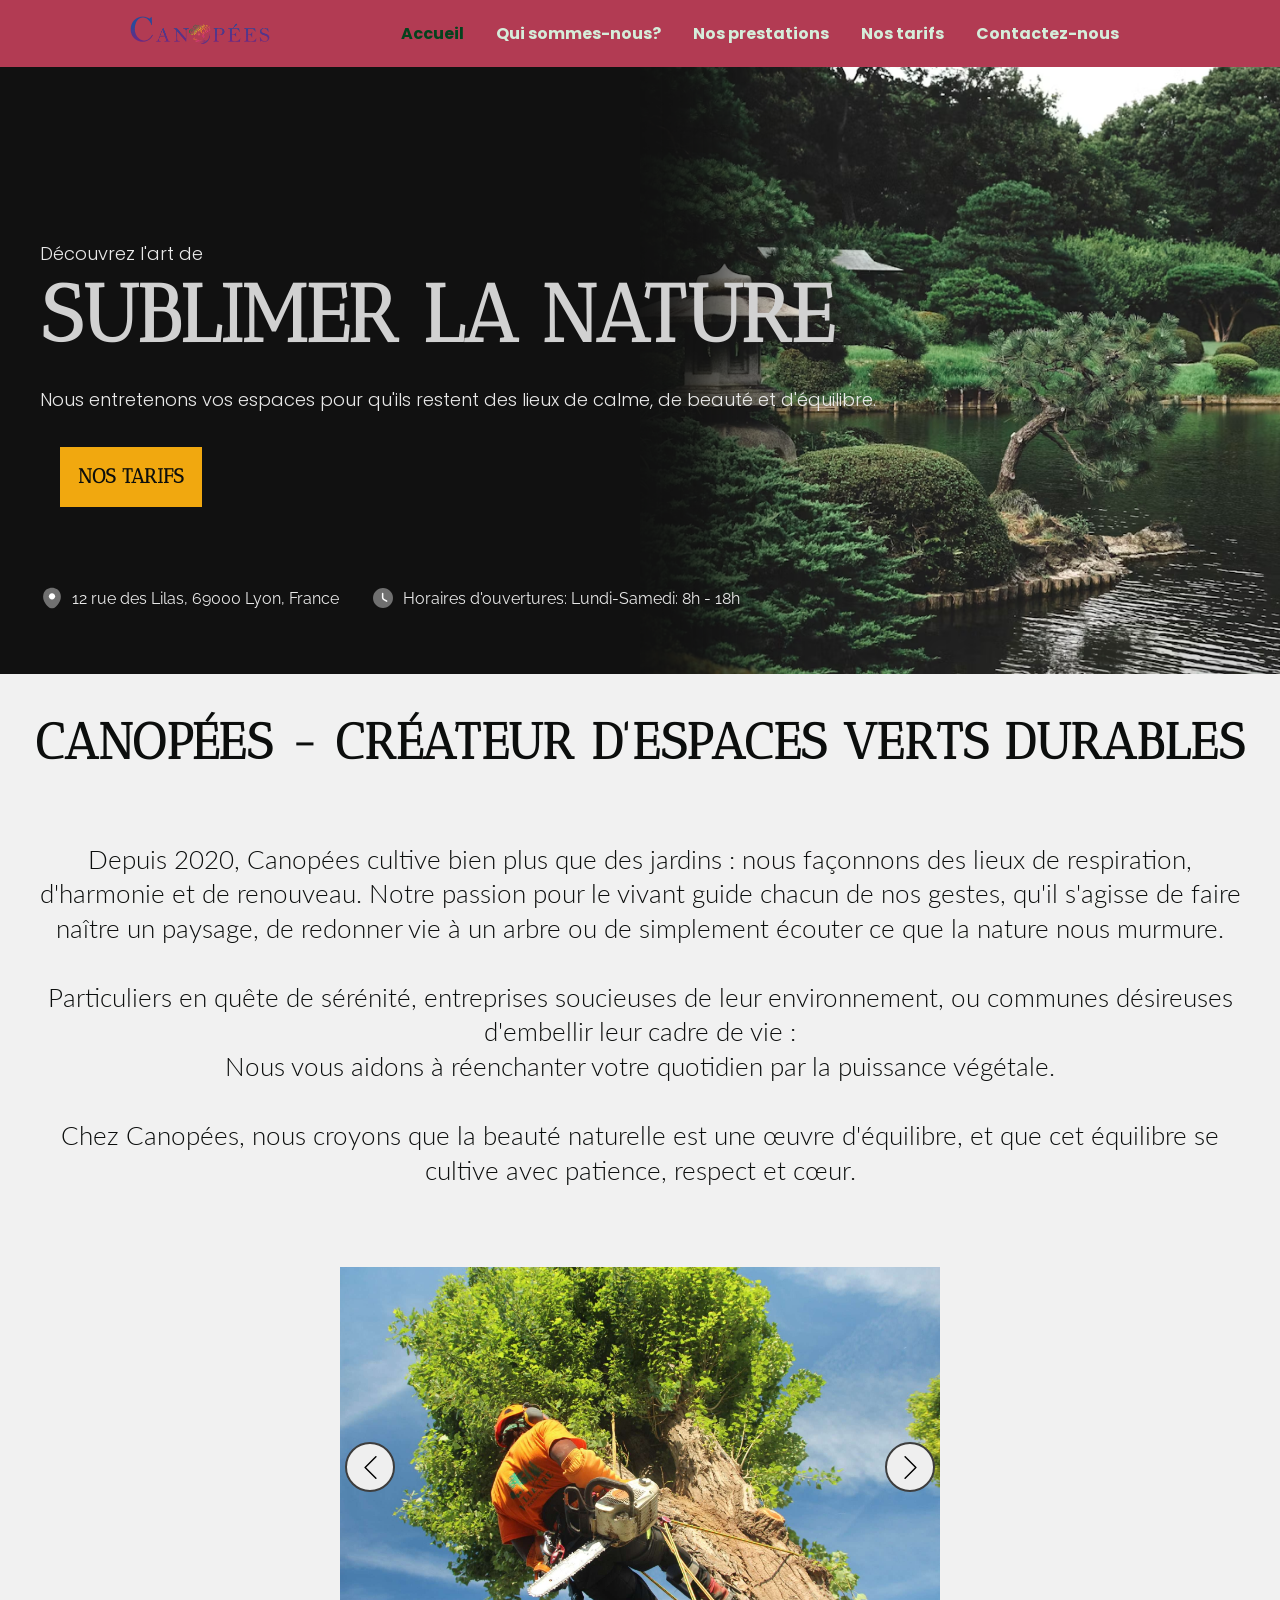
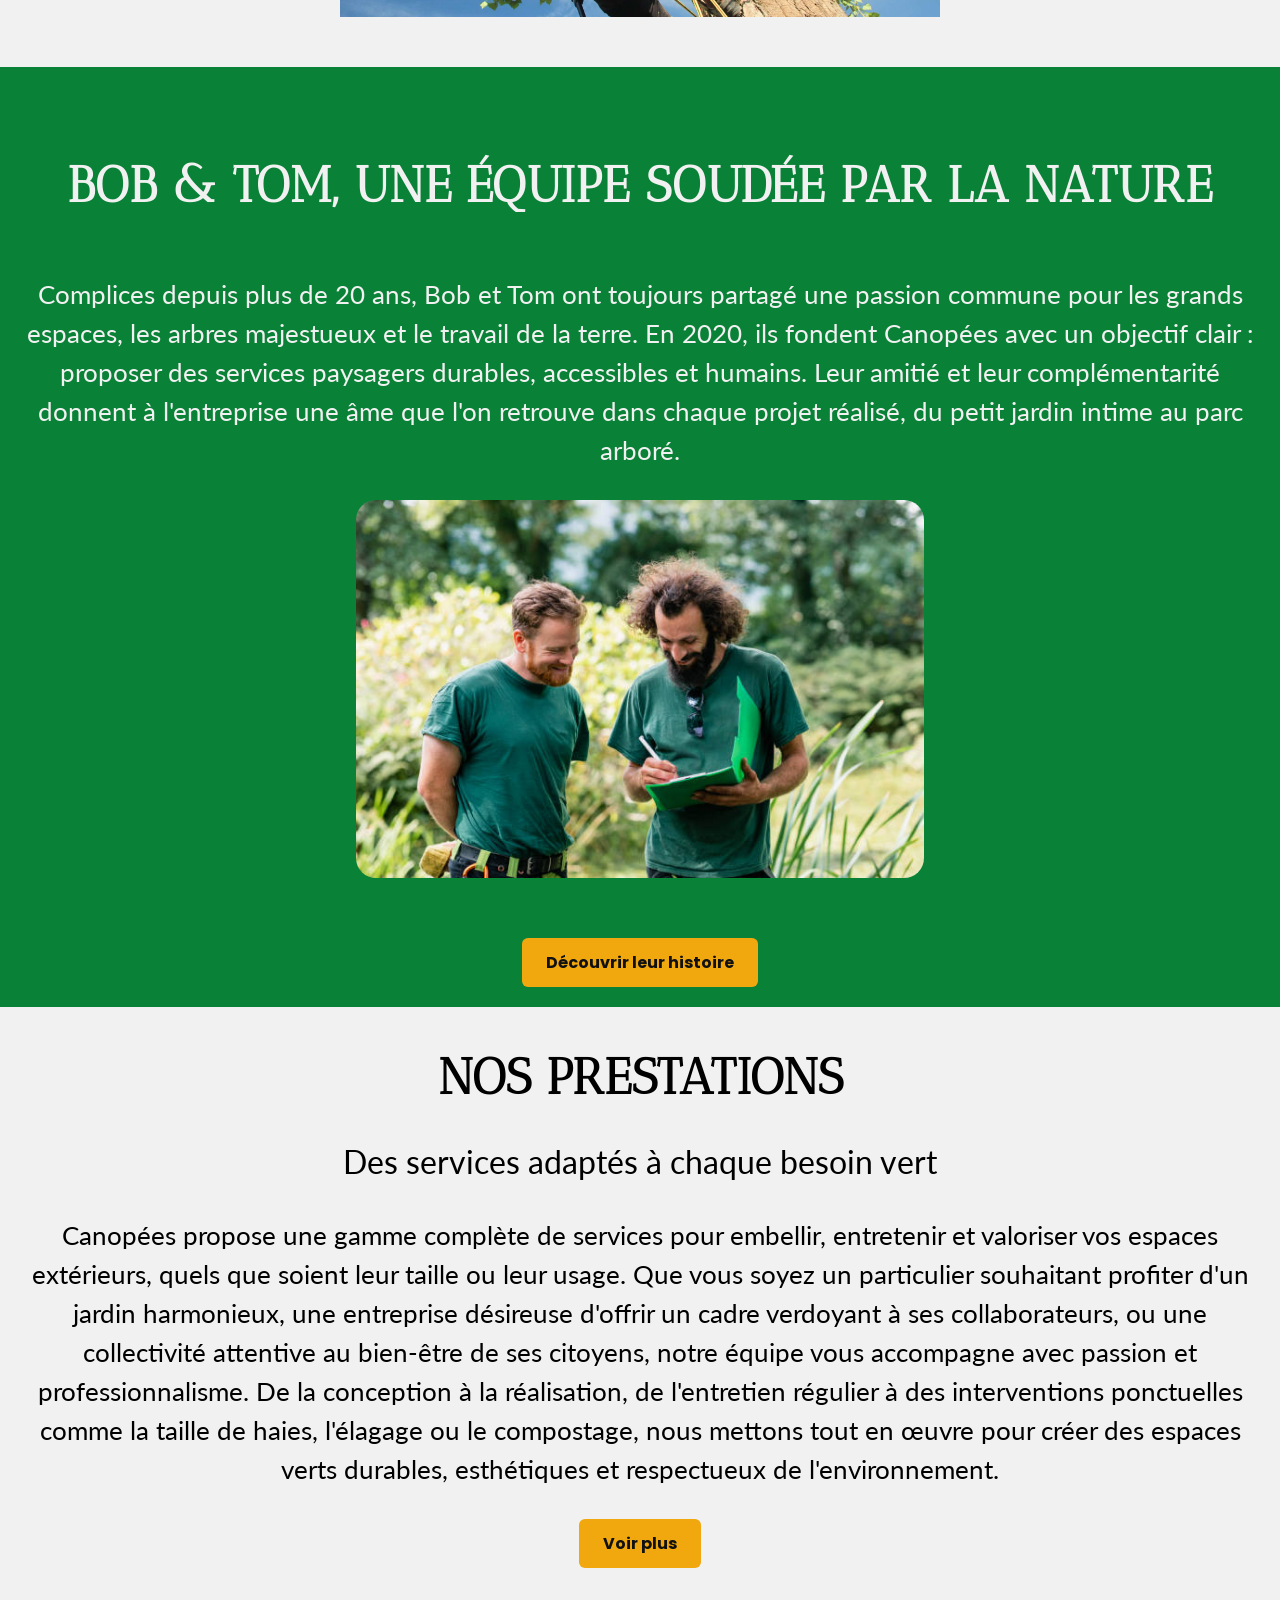
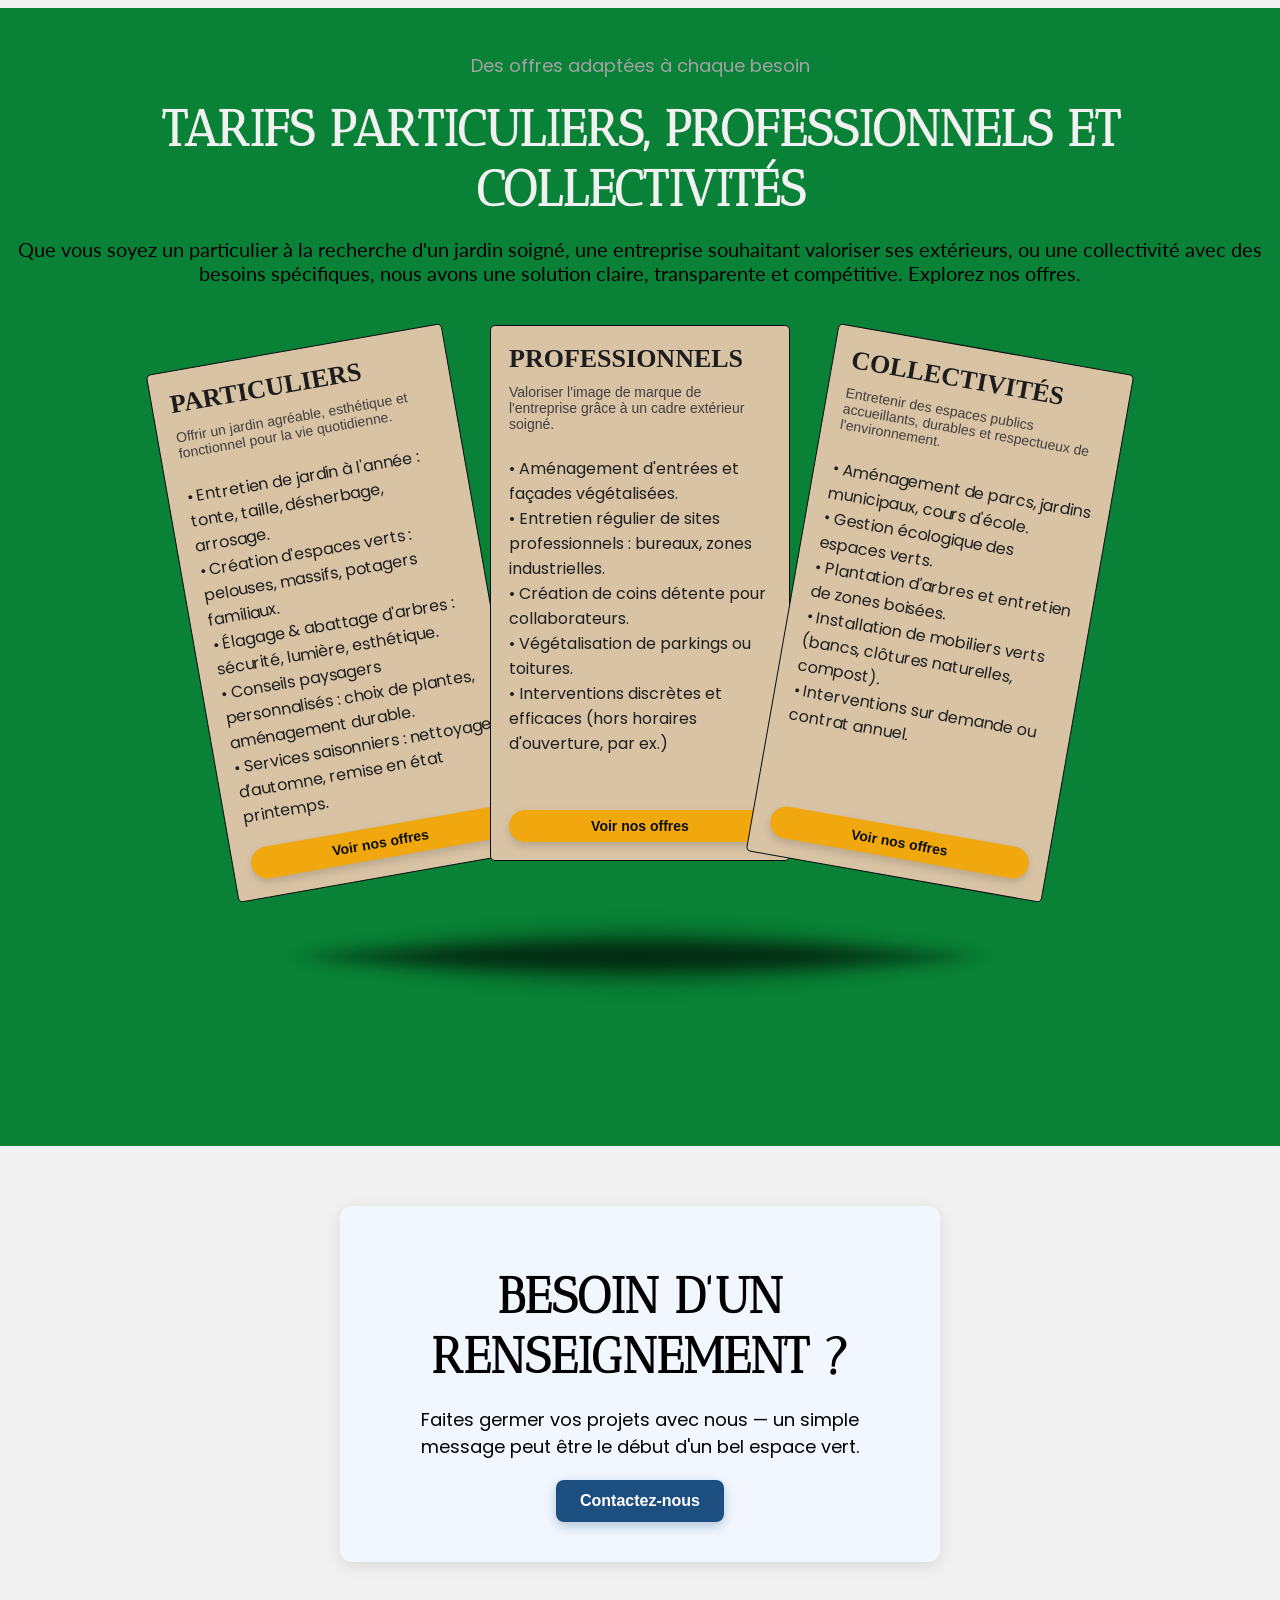
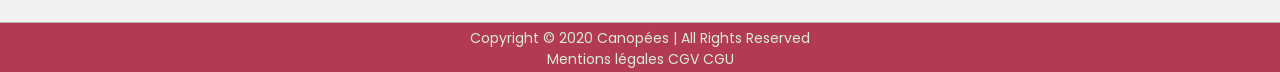
==== commit 174e6621: "TERMINE" ====
--- a/index.html
+++ b/index.html
@@ -2,7 +2,7 @@
 <html lang="en">
   <head>
     <meta charset="UTF-8" />
-    <meta name="viewport" content="width=device-width, initial-scale=1.0, maximum-scale=1.0, user-scalable=no" />
+    <meta name="viewport" content="width=device-width, initial-scale=1.0" />
     <title>Canopées - Accueil</title>
     <meta
       name="description"
@@ -177,11 +177,12 @@
           une âme que l'on retrouve dans chaque projet réalisé, du petit jardin
           intime au parc arboré.
         </p>
-        <img
+        <div class="img-wrapper">
+          <img
           src="assets/img/Bob & Tom.jpg"
           alt="Bob & Tom"
-          class="img-bobtom"
-        />
+          class="img-bobtom"/>
+        </div>
         <div class="btn-wrapper">
           <a href="./AboutUs.html" class="btn-about-us"
             >Découvrir leur histoire</a
--- a/styles/index.css
+++ b/styles/index.css
@@ -12,14 +12,14 @@
 }
 html,
 body {
+    width: 100%;
   max-width: 100%;
   overflow-x: hidden;
 }
-img,
-section,
-div {
+img {
   max-width: 100%;
   height: auto;
+  display: block;
 }
 body {
   background-color: #f1f1f1;
@@ -372,7 +372,7 @@
 .main-slider {
   max-width: 600px;
   height: 400px;
-  margin: 100px auto 0;
+  margin: 50px auto 0;
   position: relative;
 }
 .slide-img {
@@ -418,6 +418,7 @@
 /* About us section */
 
 .main-about-us {
+  max-width: 100%;
   padding-block-start: 50px;
   background-color: #098136;
 }
@@ -441,16 +442,19 @@
   margin-right: 15px;
   text-align: center;
 }
+.img-wrapper {
+  width: 100%;
+  max-width: 600px;
+  margin: 30px auto;
+  padding: 0 16px;
+  box-sizing: border-box;
+}
 .img-bobtom {
   display: block;
-  margin: 40px auto;
+  width: 100%;
+  height: auto;
   border-radius: 20px;
-  width: 100%;
-  max-width: 650px;
-  height: auto;
   object-fit: cover;
-  padding: 0 15px;
-  box-sizing: border-box;
 }
 .btn-wrapper {
   display: flex;
@@ -488,6 +492,16 @@
     display: block;
   } */
 }
+@media (max-width: 600px) {
+  .img-wrapper {
+    padding: 0 10px;
+    margin: 20px auto;
+  }
+
+  .img-bobtom {
+    border-radius: 12px;
+  }
+}
 
 /* Prestation section */
 
@@ -705,7 +719,7 @@
 }
 
 .contact-container {
-  margin-top: 50px;
+  margin-top: 20px;
 }
 
 .contact-title {
